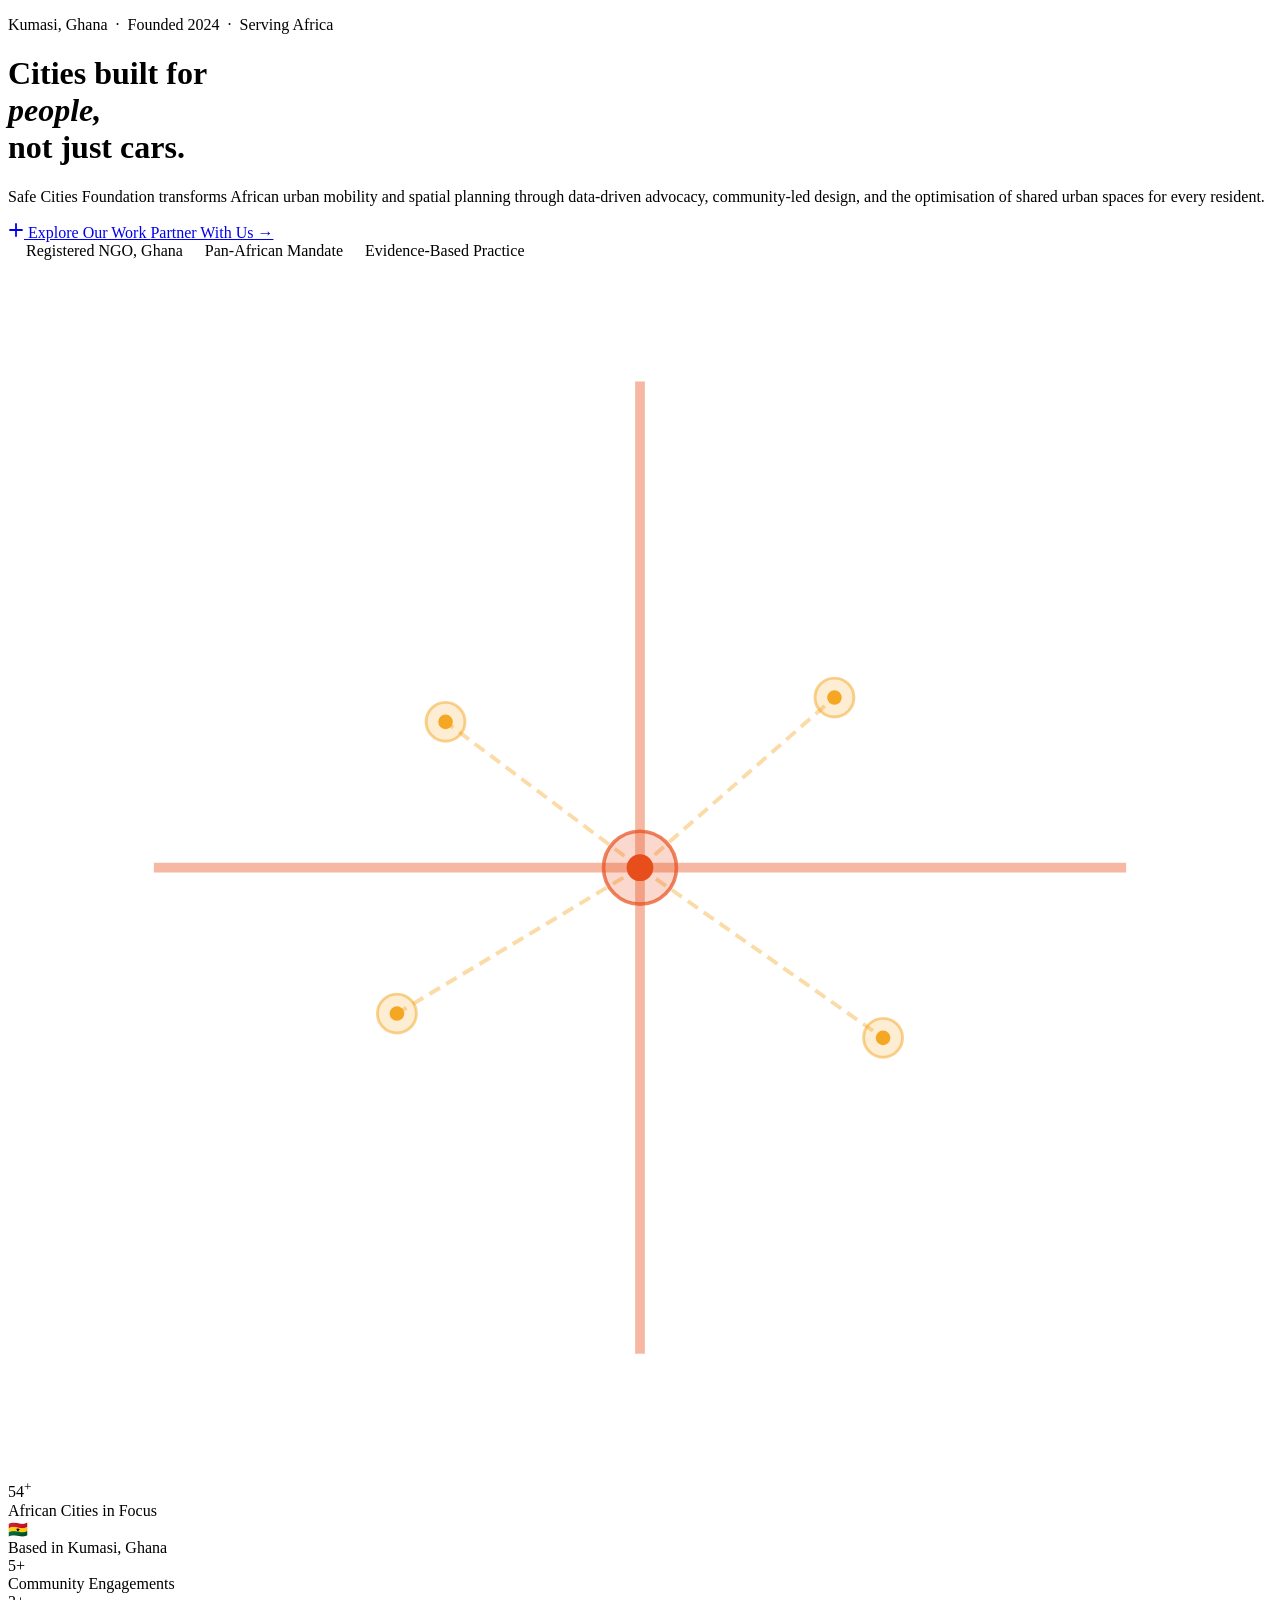
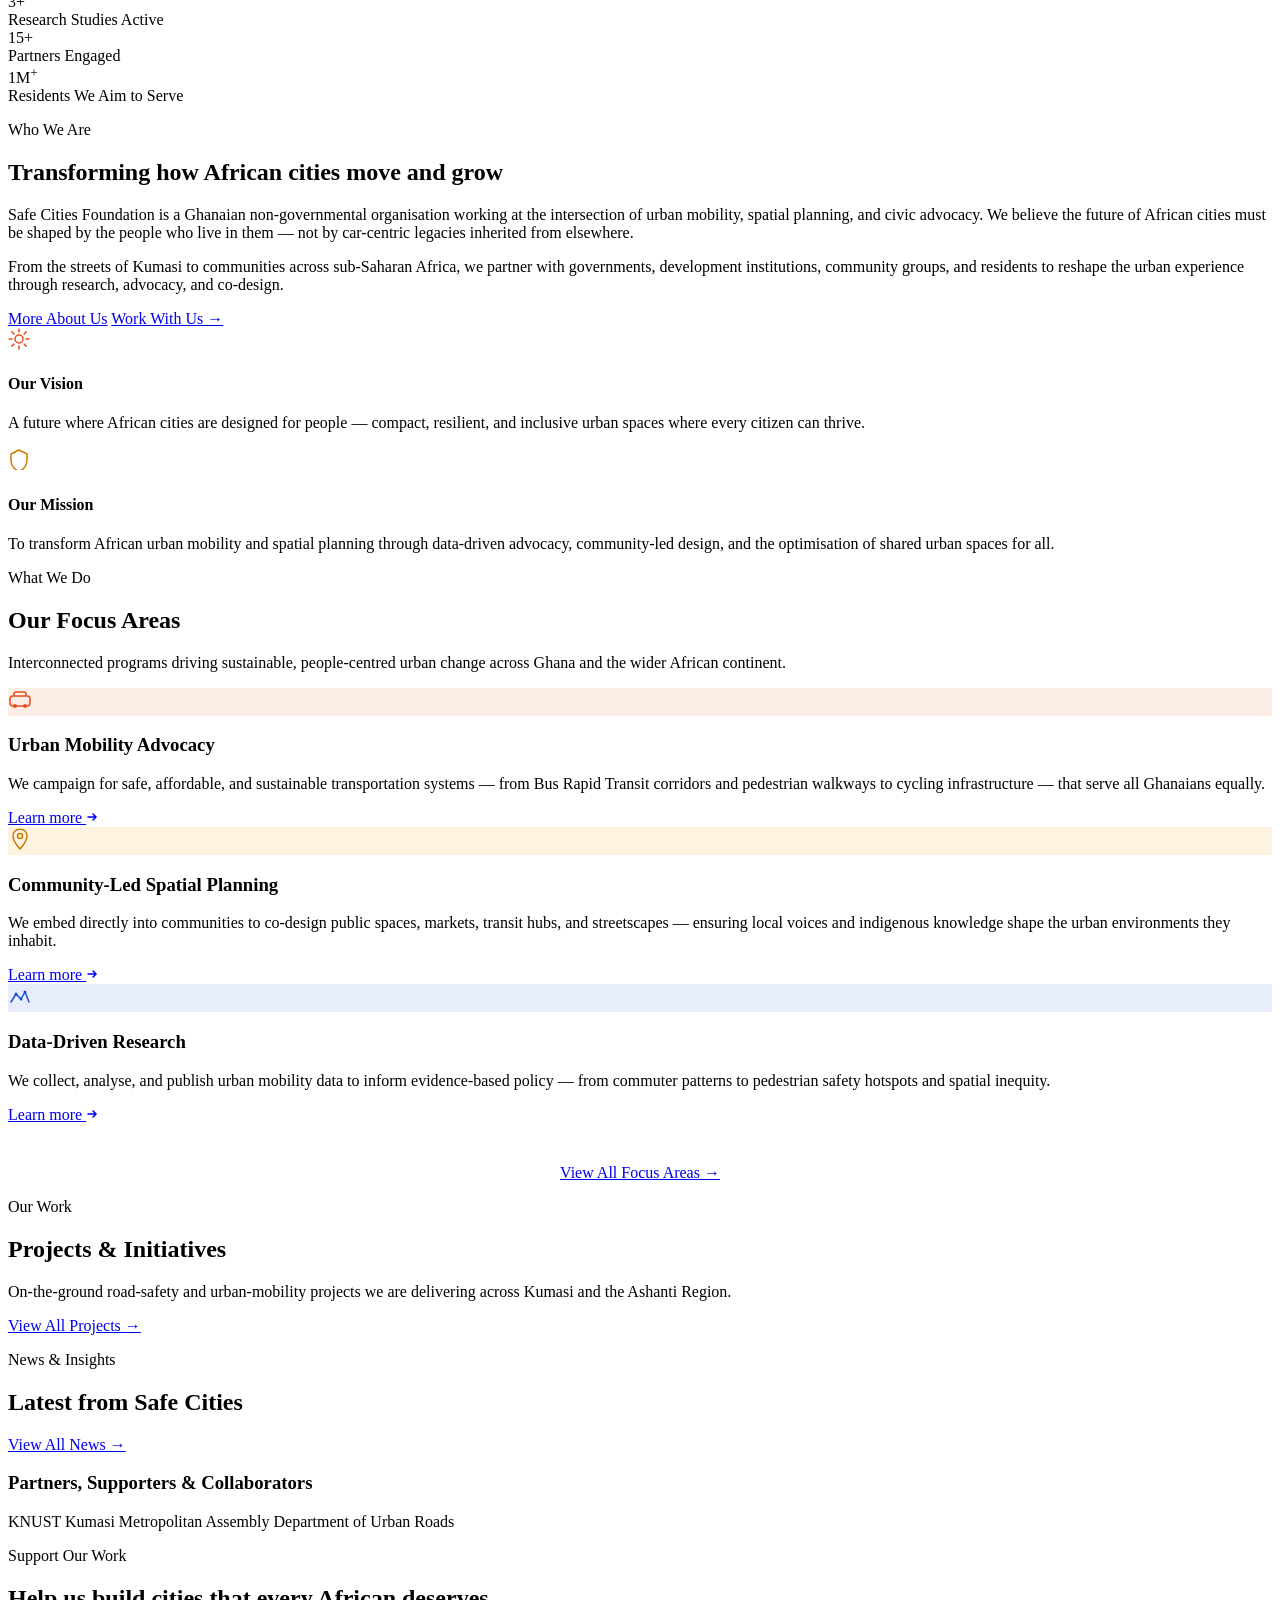
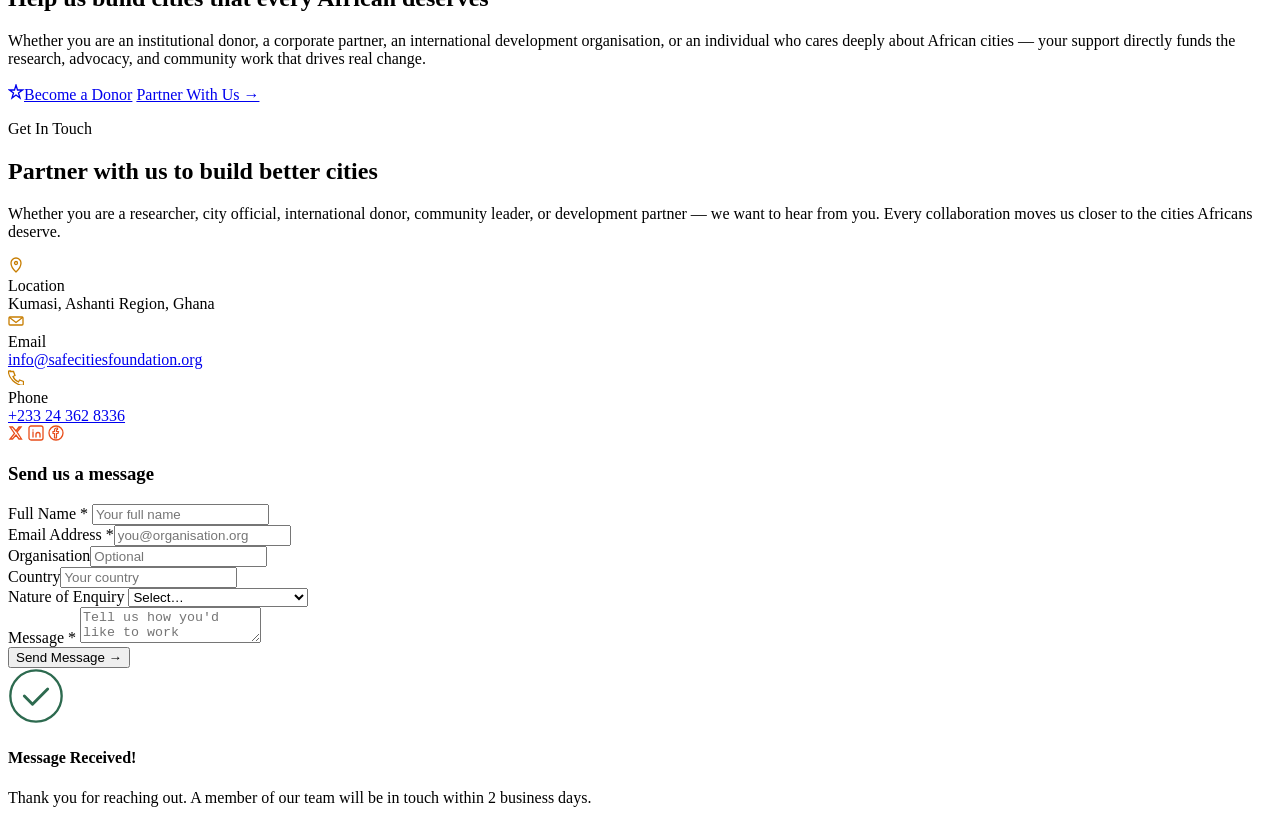
==== index.html @ f04aeb77 "Add files via upload" ====
<!DOCTYPE html>
<html lang="en">
<head>
  <meta charset="UTF-8" />
  <meta name="viewport" content="width=device-width, initial-scale=1.0" />
  <title>Safe Cities Foundation — Cities built for people, not just cars</title>
  <meta name="description" content="Safe Cities Foundation is a Ghanaian NGO transforming African urban mobility and spatial planning through data-driven advocacy, community-led design, and safer streets." />
  <link rel="icon" type="image/png" href="assets/img/logo/fc_icon.png" />
  <link rel="preconnect" href="https://fonts.googleapis.com" />
  <link rel="preconnect" href="https://fonts.gstatic.com" crossorigin />
  <link href="https://fonts.googleapis.com/css2?family=DM+Serif+Display:ital@0;1&family=DM+Sans:opsz,wght@9..40,300;9..40,400;9..40,500;9..40,600;9..40,700&display=swap" rel="stylesheet" />
  <link rel="stylesheet" href="css/styles.css" />
</head>
<body data-page="home">

  <div id="site-header"></div>

  <!-- ============ HERO ============ -->
  <header class="hero" id="hero">
    <div class="hero__grid-bg" aria-hidden="true"></div>
    <div class="hero__stripe" aria-hidden="true"></div>
    <div class="hero__inner">
      <div>
        <p class="hero__eyebrow" data-reveal="up"><span class="rule"></span>Kumasi, Ghana &nbsp;·&nbsp; Founded 2024 &nbsp;·&nbsp; Serving Africa</p>
        <h1 class="hero__title" data-reveal="up" data-delay="0.08">Cities built for<br /><em>people,</em><br /><span class="accent">not just cars.</span></h1>
        <p class="hero__sub" data-reveal="up" data-delay="0.16">Safe Cities Foundation transforms African urban mobility and spatial planning through data-driven advocacy, community-led design, and the optimisation of shared urban spaces for every resident.</p>
        <div class="hero__actions" data-reveal="up" data-delay="0.24">
          <a class="btn btn-primary" href="work.html">
            <svg width="16" height="16" viewBox="0 0 16 16" fill="none" aria-hidden="true"><path d="M8 2L8 14M2 8L14 8" stroke="currentColor" stroke-width="1.8" stroke-linecap="round"/></svg>
            Explore Our Work
          </a>
          <a class="btn-outline-light" href="#contact">Partner With Us →</a>
        </div>
        <div class="hero__trust" data-reveal="up" data-delay="0.32">
          <span class="item"><svg width="14" height="14" viewBox="0 0 14 14" fill="none" aria-hidden="true"><circle cx="7" cy="7" r="6" stroke="rgba(255,255,255,.4)" stroke-width="1.2"/><path d="M4.5 7.5l2 2 3.5-4" stroke="rgba(255,255,255,.5)" stroke-width="1.2" stroke-linecap="round" stroke-linejoin="round"/></svg> Registered NGO, Ghana</span>
          <span class="dot"></span>
          <span class="item"><svg width="14" height="14" viewBox="0 0 14 14" fill="none" aria-hidden="true"><rect x="1" y="1" width="12" height="12" rx="2" stroke="rgba(255,255,255,.4)" stroke-width="1.2"/><path d="M4 7h6M7 4v6" stroke="rgba(255,255,255,.5)" stroke-width="1.2" stroke-linecap="round"/></svg> Pan-African Mandate</span>
          <span class="dot"></span>
          <span class="item"><svg width="14" height="14" viewBox="0 0 14 14" fill="none" aria-hidden="true"><path d="M7 1L8.5 5h4L9.5 7.5l1.5 4L7 9l-4 2.5 1.5-4L1.5 5h4z" stroke="rgba(255,255,255,.45)" stroke-width="1.2"/></svg> Evidence-Based Practice</span>
        </div>
      </div>

      <div class="hero__visual" data-reveal="left" data-delay="0.2">
        <svg viewBox="0 0 520 500" aria-hidden="true">
          <circle cx="260" cy="250" r="200" fill="rgba(255,255,255,.04)" stroke="rgba(255,255,255,.09)" stroke-width="1"/>
          <circle cx="260" cy="250" r="160" fill="none" stroke="rgba(255,255,255,.05)" stroke-width="1" stroke-dasharray="4 4"/>
          <circle cx="260" cy="250" r="120" fill="none" stroke="rgba(255,255,255,.05)" stroke-width="1" stroke-dasharray="4 4"/>
          <g stroke="rgba(255,255,255,.12)" stroke-width="2"><line x1="60" y1="250" x2="460" y2="250"/><line x1="260" y1="50" x2="260" y2="450"/><line x1="100" y1="130" x2="420" y2="370"/><line x1="100" y1="370" x2="420" y2="130"/></g>
          <line x1="60" y1="250" x2="460" y2="250" stroke="#E84E1B" stroke-opacity=".4" stroke-width="4"/>
          <line x1="260" y1="50" x2="260" y2="450" stroke="#E84E1B" stroke-opacity=".4" stroke-width="4"/>
          <g class="dash-anim" stroke="#F5A623" stroke-opacity=".4" stroke-width="1.6" fill="none" stroke-dasharray="5 3">
            <path d="M260,250 Q220,220 180,190"/><path d="M260,250 Q300,215 340,180"/><path d="M260,250 Q210,280 160,310"/><path d="M260,250 Q310,285 360,320"/>
          </g>
          <circle cx="180" cy="190" r="8" fill="rgba(245,166,35,.2)" stroke="#F5A623" stroke-opacity=".5" stroke-width="1.2"/><circle cx="180" cy="190" r="3" fill="#F5A623"/>
          <circle cx="340" cy="180" r="8" fill="rgba(245,166,35,.2)" stroke="#F5A623" stroke-opacity=".5" stroke-width="1.2"/><circle cx="340" cy="180" r="3" fill="#F5A623"/>
          <circle cx="160" cy="310" r="8" fill="rgba(245,166,35,.2)" stroke="#F5A623" stroke-opacity=".5" stroke-width="1.2"/><circle cx="160" cy="310" r="3" fill="#F5A623"/>
          <circle cx="360" cy="320" r="8" fill="rgba(245,166,35,.2)" stroke="#F5A623" stroke-opacity=".5" stroke-width="1.2"/><circle cx="360" cy="320" r="3" fill="#F5A623"/>
          <circle cx="260" cy="250" r="15" fill="rgba(232,78,27,.22)" stroke="#E84E1B" stroke-opacity=".7" stroke-width="1.5"/><circle cx="260" cy="250" r="5.5" fill="#E84E1B"/>
          <g transform="translate(420,100)" opacity=".45"><circle cx="0" cy="0" r="18" fill="none" stroke="rgba(255,255,255,.2)" stroke-width="1"/><path d="M0,-14 L2,-4 L0,-8 L-2,-4 Z" fill="#fff"/><path d="M0,14 L2,4 L0,8 L-2,4 Z" fill="rgba(255,255,255,.4)"/><path d="M-14,0 L-4,2 L-8,0 L-4,-2 Z" fill="rgba(255,255,255,.4)"/><path d="M14,0 L4,2 L8,0 L4,-2 Z" fill="rgba(255,255,255,.4)"/></g>
        </svg>
        <div class="hero__card hero__card--tl">
          <div class="big">54<sup>+</sup></div>
          <div class="cap">African Cities in Focus</div>
        </div>
        <div class="hero__card hero__card--br">
          <div class="flag">🇬🇭</div>
          <div class="cap">Based in Kumasi, Ghana</div>
        </div>
      </div>
    </div>
  </header>

  <!-- ============ STATS BAR ============ -->
  <section class="stats" aria-label="Key figures">
    <div class="stats__grid">
      <div class="stat" data-reveal="up"><div class="stat__num" data-counter="5" data-suffix="+">5+</div><div class="stat__label">Community Engagements</div></div>
      <div class="stat" data-reveal="up" data-delay="0.08"><div class="stat__num" data-counter="3" data-suffix="+">3+</div><div class="stat__label">Research Studies Active</div></div>
      <div class="stat" data-reveal="up" data-delay="0.16"><div class="stat__num" data-counter="15" data-suffix="+">15+</div><div class="stat__label">Partners Engaged</div></div>
      <div class="stat" data-reveal="up" data-delay="0.24"><div class="stat__num">1M<sup>+</sup></div><div class="stat__label">Residents We Aim to Serve</div></div>
    </div>
  </section>

  <!-- ============ ABOUT TEASER ============ -->
  <section class="section wrap" id="about">
    <div class="about__grid">
      <div data-reveal="right">
        <p class="eyebrow"><span class="rule"></span>Who We Are</p>
        <h2 class="about__title">Transforming how African cities move and grow</h2>
        <p class="about__body">Safe Cities Foundation is a Ghanaian non-governmental organisation working at the intersection of urban mobility, spatial planning, and civic advocacy. We believe the future of African cities must be shaped by the people who live in them — not by car-centric legacies inherited from elsewhere.</p>
        <p class="about__body">From the streets of Kumasi to communities across sub-Saharan Africa, we partner with governments, development institutions, community groups, and residents to reshape the urban experience through research, advocacy, and co-design.</p>
        <div class="about__actions">
          <a class="btn btn-primary" href="about.html">More About Us</a>
          <a class="btn btn-ghost" href="#contact">Work With Us →</a>
        </div>
      </div>
      <div class="vmv" data-reveal="left">
        <div class="vmv__card">
          <div class="vmv__ic vmv__ic--orange"><svg width="22" height="22" viewBox="0 0 22 22" fill="none" aria-hidden="true"><circle cx="11" cy="11" r="4" stroke="#E84E1B" stroke-width="1.5"/><path d="M11 1v3M11 18v3M1 11h3M18 11h3M3.8 3.8l2.1 2.1M16.1 16.1l2.1 2.1M3.8 18.2l2.1-2.1M16.1 5.9l2.1-2.1" stroke="#E84E1B" stroke-width="1.5" stroke-linecap="round"/></svg></div>
          <h4>Our Vision</h4>
          <p>A future where African cities are designed for people — compact, resilient, and inclusive urban spaces where every citizen can thrive.</p>
        </div>
        <div class="vmv__card">
          <div class="vmv__ic vmv__ic--gold"><svg width="22" height="22" viewBox="0 0 22 22" fill="none" aria-hidden="true"><path d="M11 2L3 6v6c0 5.25 3.5 10.15 8 11 4.5-.85 8-5.75 8-11V6L11 2z" stroke="#C77D00" stroke-width="1.5" stroke-linejoin="round"/></svg></div>
          <h4>Our Mission</h4>
          <p>To transform African urban mobility and spatial planning through data-driven advocacy, community-led design, and the optimisation of shared urban spaces for all.</p>
        </div>
      </div>
    </div>
  </section>

  <!-- ============ FOCUS AREAS TEASER ============ -->
  <section class="section programs">
    <div class="section-head" data-reveal="up">
      <p class="eyebrow eyebrow--center"><span class="rule"></span>What We Do<span class="rule"></span></p>
      <h2 class="h2">Our Focus Areas</h2>
      <p class="lead">Interconnected programs driving sustainable, people-centred urban change across Ghana and the wider African continent.</p>
    </div>
    <div class="cards-grid">
      <article class="program-card" data-reveal="up">
        <div class="program-card__ic" style="background:rgba(232,78,27,.10)"><svg width="24" height="24" viewBox="0 0 24 24" fill="none" aria-hidden="true"><rect x="2" y="8" width="20" height="10" rx="3" stroke="#E84E1B" stroke-width="1.5"/><path d="M6 8V6a2 2 0 012-2h8a2 2 0 012 2v2" stroke="#E84E1B" stroke-width="1.5"/><circle cx="7" cy="18" r="2" fill="#E84E1B"/><circle cx="17" cy="18" r="2" fill="#E84E1B"/></svg></div>
        <h3>Urban Mobility Advocacy</h3>
        <p>We campaign for safe, affordable, and sustainable transportation systems — from Bus Rapid Transit corridors and pedestrian walkways to cycling infrastructure — that serve all Ghanaians equally.</p>
        <a class="link-arrow" href="work.html#programs">Learn more <svg width="12" height="12" viewBox="0 0 12 12" fill="none" aria-hidden="true"><path d="M2 6h8M7 3l3 3-3 3" stroke="currentColor" stroke-width="1.5" stroke-linecap="round"/></svg></a>
      </article>
      <article class="program-card" data-reveal="up" data-delay="0.06">
        <div class="program-card__ic" style="background:rgba(245,166,35,.14)"><svg width="24" height="24" viewBox="0 0 24 24" fill="none" aria-hidden="true"><path d="M12 2C8.13 2 5 5.13 5 9c0 5.25 7 13 7 13s7-7.75 7-13c0-3.87-3.13-7-7-7z" stroke="#C77D00" stroke-width="1.5"/><circle cx="12" cy="9" r="2.5" stroke="#C77D00" stroke-width="1.5"/></svg></div>
        <h3>Community-Led Spatial Planning</h3>
        <p>We embed directly into communities to co-design public spaces, markets, transit hubs, and streetscapes — ensuring local voices and indigenous knowledge shape the urban environments they inhabit.</p>
        <a class="link-arrow" href="work.html#programs">Learn more <svg width="12" height="12" viewBox="0 0 12 12" fill="none" aria-hidden="true"><path d="M2 6h8M7 3l3 3-3 3" stroke="currentColor" stroke-width="1.5" stroke-linecap="round"/></svg></a>
      </article>
      <article class="program-card" data-reveal="up" data-delay="0.12">
        <div class="program-card__ic" style="background:rgba(29,78,216,.10)"><svg width="24" height="24" viewBox="0 0 24 24" fill="none" aria-hidden="true"><path d="M3 18L8 10l5 5 4-7 4 10" stroke="#1D4ED8" stroke-width="1.5" stroke-linecap="round" stroke-linejoin="round"/><circle cx="8" cy="10" r="1.5" fill="#1D4ED8"/><circle cx="13" cy="15" r="1.5" fill="#1D4ED8"/><circle cx="17" cy="8" r="1.5" fill="#1D4ED8"/></svg></div>
        <h3>Data-Driven Research</h3>
        <p>We collect, analyse, and publish urban mobility data to inform evidence-based policy — from commuter patterns to pedestrian safety hotspots and spatial inequity.</p>
        <a class="link-arrow" href="work.html#programs">Learn more <svg width="12" height="12" viewBox="0 0 12 12" fill="none" aria-hidden="true"><path d="M2 6h8M7 3l3 3-3 3" stroke="currentColor" stroke-width="1.5" stroke-linecap="round"/></svg></a>
      </article>
    </div>
    <div style="text-align:center; margin-top:40px;" data-reveal="up">
      <a class="btn btn-ghost" href="work.html#programs">View All Focus Areas →</a>
    </div>
  </section>

  <!-- ============ FEATURED PROJECTS ============ -->
  <section class="section wrap" id="projects">
    <div class="section-topbar">
      <div data-reveal="right">
        <p class="eyebrow"><span class="rule"></span>Our Work</p>
        <h2 class="h2">Projects &amp; Initiatives</h2>
        <p class="lead">On-the-ground road-safety and urban-mobility projects we are delivering across Kumasi and the Ashanti Region.</p>
      </div>
      <a class="btn-outline-dark btn" href="work.html#projects" data-reveal="left">View All Projects →</a>
    </div>
    <!-- Populated from js/content.js (Firebase-ready) -->
    <div class="cards-grid" data-render="projects" data-limit="3"></div>
  </section>

  <!-- ============ LATEST NEWS ============ -->
  <section class="section programs" id="news">
    <div class="section-topbar">
      <div data-reveal="right">
        <p class="eyebrow"><span class="rule"></span>News &amp; Insights</p>
        <h2 class="h2">Latest from Safe Cities</h2>
      </div>
      <a class="btn-outline-dark btn" href="news.html" data-reveal="left">View All News →</a>
    </div>
    <!-- Populated from js/content.js (Firebase-ready) -->
    <div class="news__grid" data-render="news" data-limit="2"></div>
  </section>

  <!-- ============ PARTNERS ============ -->
  <section class="partners" aria-label="Partners and collaborators">
    <div class="partners__head" data-reveal="up"><h3>Partners, Supporters &amp; Collaborators</h3></div>
    <div class="partners__row" data-reveal="up">
      <span>KNUST</span>
      <span>Kumasi Metropolitan Assembly</span>
      <span>Department of Urban Roads</span>
    </div>
  </section>

  <!-- ============ DONATE CTA ============ -->
  <section class="donate" id="donate-cta">
    <div class="donate__grid-bg" aria-hidden="true"></div>
    <div class="donate__inner">
      <p class="donate__eyebrow" data-reveal="up">Support Our Work</p>
      <h2 class="donate__title" data-reveal="up" data-delay="0.06">Help us build cities that every African deserves</h2>
      <p class="donate__sub" data-reveal="up" data-delay="0.12">Whether you are an institutional donor, a corporate partner, an international development organisation, or an individual who cares deeply about African cities — your support directly funds the research, advocacy, and community work that drives real change.</p>
      <div class="donate__actions" data-reveal="up" data-delay="0.18">
        <a class="btn btn-light" href="#contact"><svg width="16" height="16" viewBox="0 0 16 16" fill="none" aria-hidden="true"><path d="M8 1L9.5 6h5L10.5 9l1.5 5L8 11 4 14l1.5-5L1.5 6H6.5L8 1z" stroke="currentColor" stroke-width="1.3"/></svg>Become a Donor</a>
        <a class="btn-outline-light" href="#contact">Partner With Us →</a>
      </div>
    </div>
  </section>

  <!-- ============ CONTACT ============ -->
  <section class="section wrap" id="contact">
    <div class="contact__grid">
      <div data-reveal="right">
        <p class="eyebrow"><span class="rule"></span>Get In Touch</p>
        <h2 class="contact__title">Partner with us to build better cities</h2>
        <p class="contact__lead">Whether you are a researcher, city official, international donor, community leader, or development partner — we want to hear from you. Every collaboration moves us closer to the cities Africans deserve.</p>
        <div class="contact__details">
          <div class="detail">
            <div class="detail__ic"><svg width="16" height="16" viewBox="0 0 16 16" fill="none" aria-hidden="true"><path d="M8 1C5.24 1 3 3.24 3 6c0 4.5 5 9 5 9s5-4.5 5-9c0-2.76-2.24-5-5-5z" stroke="#C77D00" stroke-width="1.3"/><circle cx="8" cy="6" r="1.5" stroke="#C77D00" stroke-width="1.3"/></svg></div>
            <div><div class="detail__label">Location</div><span class="detail__value">Kumasi, Ashanti Region, Ghana</span></div>
          </div>
          <div class="detail">
            <div class="detail__ic"><svg width="16" height="16" viewBox="0 0 16 16" fill="none" aria-hidden="true"><path d="M2 4h12c.55 0 1 .45 1 1v6c0 .55-.45 1-1 1H2c-.55 0-1-.45-1-1V5c0-.55.45-1 1-1z" stroke="#C77D00" stroke-width="1.3"/><path d="M1.5 4.5L8 9.5l6.5-5" stroke="#C77D00" stroke-width="1.3" stroke-linecap="round"/></svg></div>
            <div><div class="detail__label">Email</div><a class="detail__value" href="mailto:info@safecitiesfoundation.org">info@safecitiesfoundation.org</a></div>
          </div>
          <div class="detail">
            <div class="detail__ic"><svg width="16" height="16" viewBox="0 0 16 16" fill="none" aria-hidden="true"><path d="M2.5 2.5h3l1.5 4-2 1c1 2.5 3 4.5 5.5 5.5l1-2 4 1.5V16c0 .28-.22.5-.5.5C7.5 16 .5 9 .5 2.5c0-.28.22-.5.5-.5h1.5z" stroke="#C77D00" stroke-width="1.3"/></svg></div>
            <div><div class="detail__label">Phone</div><a class="detail__value" href="tel:+233243628336">+233 24 362 8336</a></div>
          </div>
        </div>
        <div class="socials">
          <a class="social" href="#" aria-label="Twitter/X"><svg width="16" height="16" viewBox="0 0 16 16" fill="none" aria-hidden="true"><path d="M13 2L9 7l4.5 7H11L8 10l-3.5 4H2l4.5-5.5L2 2h2.5L8 6l3-4z" stroke="#E84E1B" stroke-width="1.3"/></svg></a>
          <a class="social" href="#" aria-label="LinkedIn"><svg width="16" height="16" viewBox="0 0 16 16" fill="none" aria-hidden="true"><rect x="1" y="1" width="14" height="14" rx="2" stroke="#E84E1B" stroke-width="1.3"/><path d="M5 7v5M5 5v.01M8 12V9.5c0-1.1.9-2 2-2s2 .9 2 2V12" stroke="#E84E1B" stroke-width="1.3" stroke-linecap="round"/></svg></a>
          <a class="social" href="#" aria-label="Facebook"><svg width="16" height="16" viewBox="0 0 16 16" fill="none" aria-hidden="true"><circle cx="8" cy="8" r="7" stroke="#E84E1B" stroke-width="1.3"/><path d="M9.5 3h-1a2 2 0 00-2 2v1.5H5V8.5h1.5V13h2V8.5H10l.5-2H8.5V5a.5.5 0 01.5-.5h.5V3z" stroke="#E84E1B" stroke-width="1.2"/></svg></a>
        </div>
      </div>

      <div class="contact-form" data-reveal="left">
        <h3>Send us a message</h3>
        <form id="contactForm" novalidate>
          <div class="field">
            <label for="cf-name">Full Name *</label>
            <input id="cf-name" name="name" type="text" placeholder="Your full name" required />
          </div>
          <div class="field-row">
            <div><label for="cf-email">Email Address *</label><input id="cf-email" name="email" type="email" placeholder="you@organisation.org" required /></div>
            <div><label for="cf-org">Organisation</label><input id="cf-org" name="organisation" type="text" placeholder="Optional" /></div>
          </div>
          <div class="field-row">
            <div><label for="cf-country">Country</label><input id="cf-country" name="country" type="text" placeholder="Your country" /></div>
            <div><label for="cf-interest">Nature of Enquiry</label>
              <select id="cf-interest" name="interest">
                <option value="">Select…</option>
                <option>Partnership / Collaboration</option>
                <option>Research &amp; Data</option>
                <option>Funding / Donation</option>
                <option>Fellowships / Internships</option>
                <option>Media &amp; Press</option>
                <option>Speaking / Events</option>
                <option>General Enquiry</option>
              </select>
            </div>
          </div>
          <div class="field">
            <label for="cf-message">Message *</label>
            <textarea id="cf-message" name="message" placeholder="Tell us how you'd like to work together, what you're researching, or what you'd like to learn about our work…" required></textarea>
          </div>
          <button class="form-submit" type="submit">Send Message →</button>
        </form>
        <div class="form-success is-hidden" id="formSuccess">
          <svg width="56" height="56" viewBox="0 0 48 48" fill="none" style="margin:0 auto" aria-hidden="true"><circle cx="24" cy="24" r="22" stroke="#2D6A4F" stroke-width="2"/><path d="M14 24l7 7 13-13" stroke="#2D6A4F" stroke-width="2.5" stroke-linecap="round" stroke-linejoin="round"/></svg>
          <h4>Message Received!</h4>
          <p>Thank you for reaching out. A member of our team will be in touch within 2 business days.</p>
        </div>
      </div>
    </div>
  </section>

  <div id="site-footer"></div>

  <script src="js/layout.js"></script>
  <script src="js/content.js"></script>
  <script src="js/main.js"></script>
  <script type="module" src="js/firebase.js"></script>
</body>
</html>
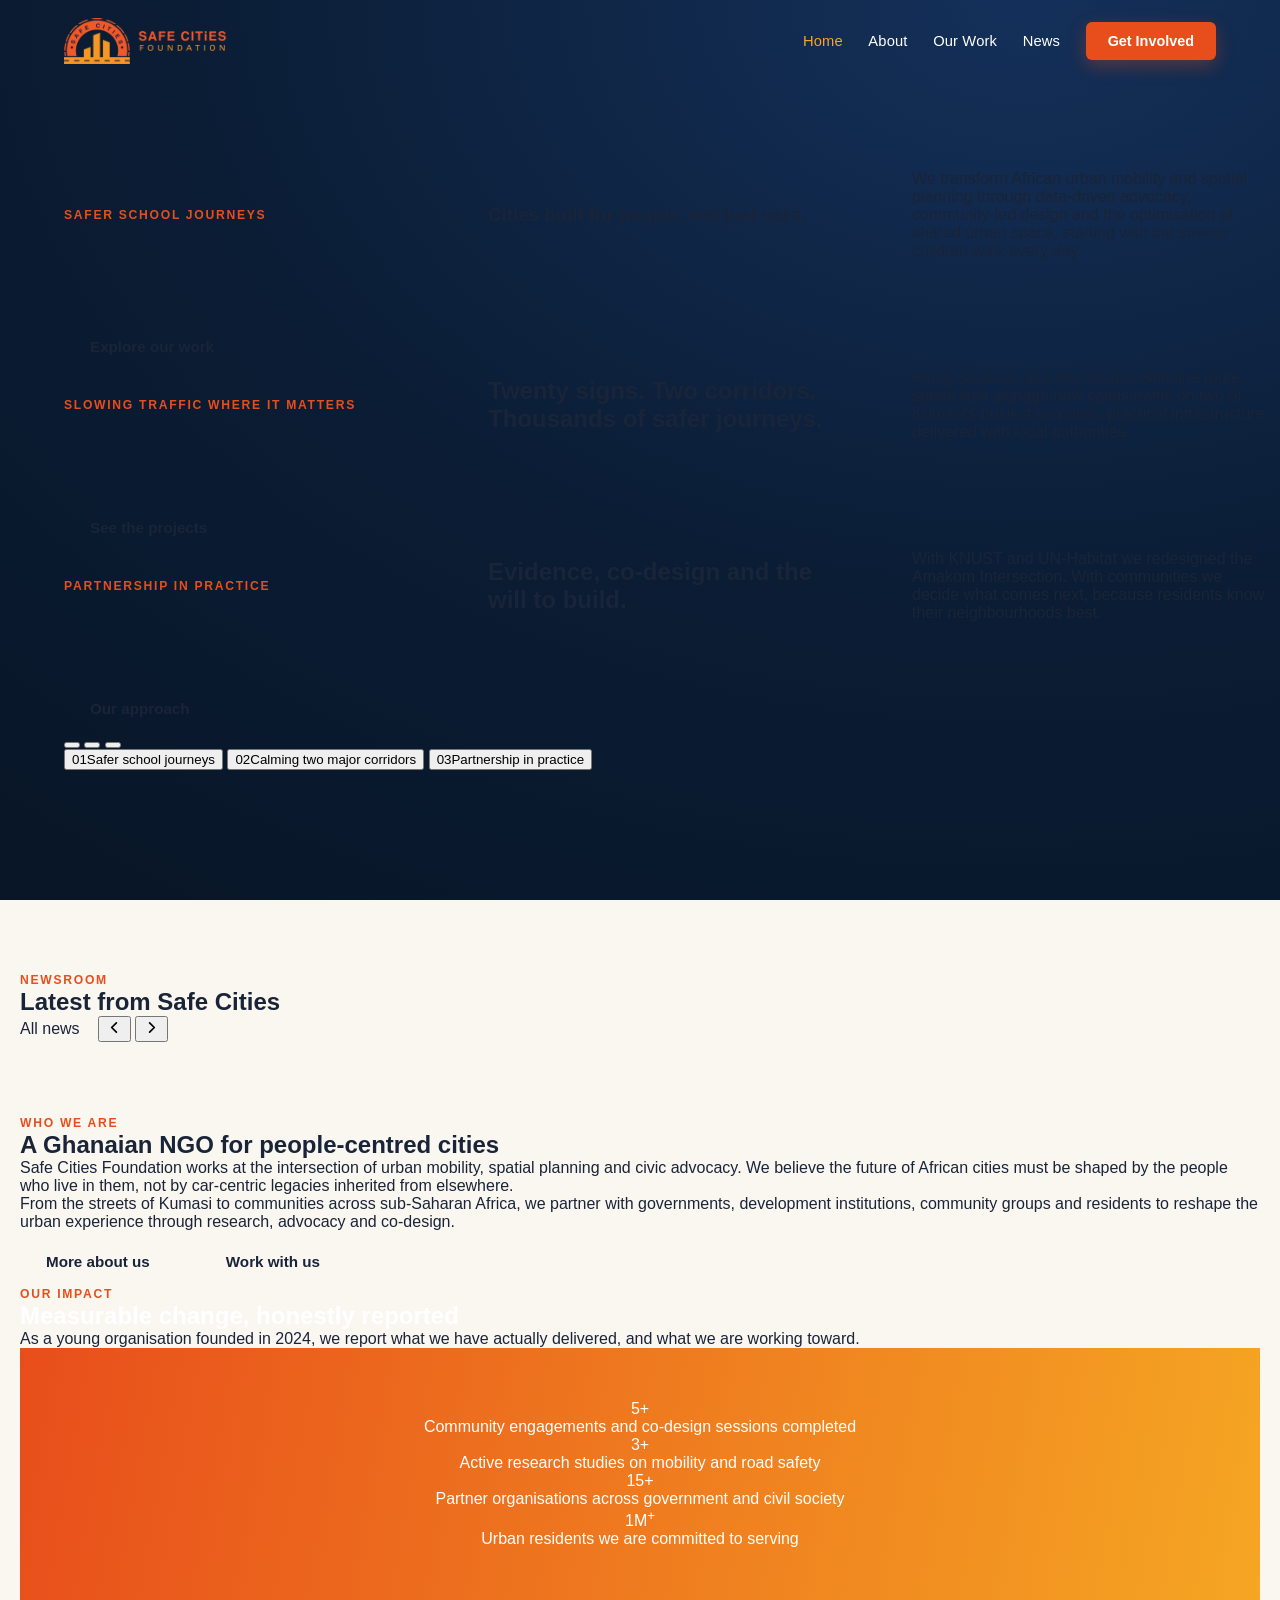
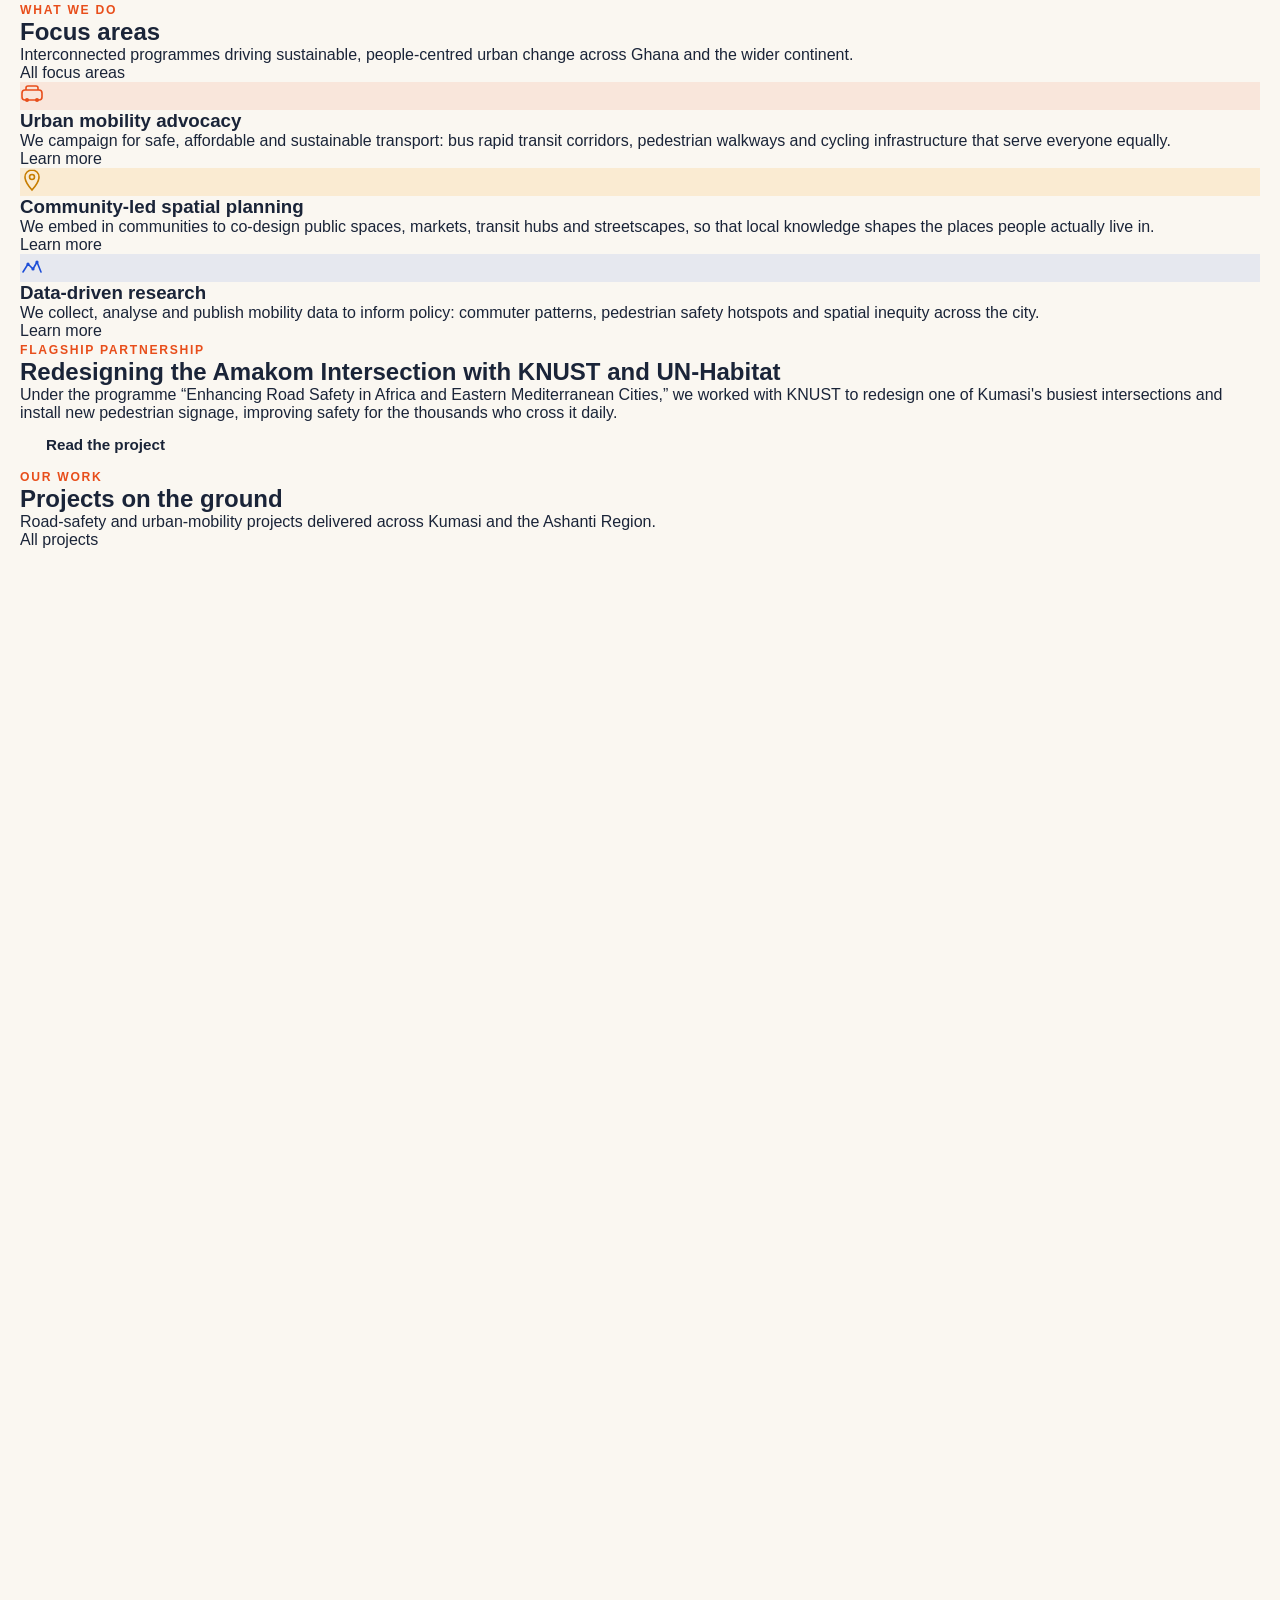
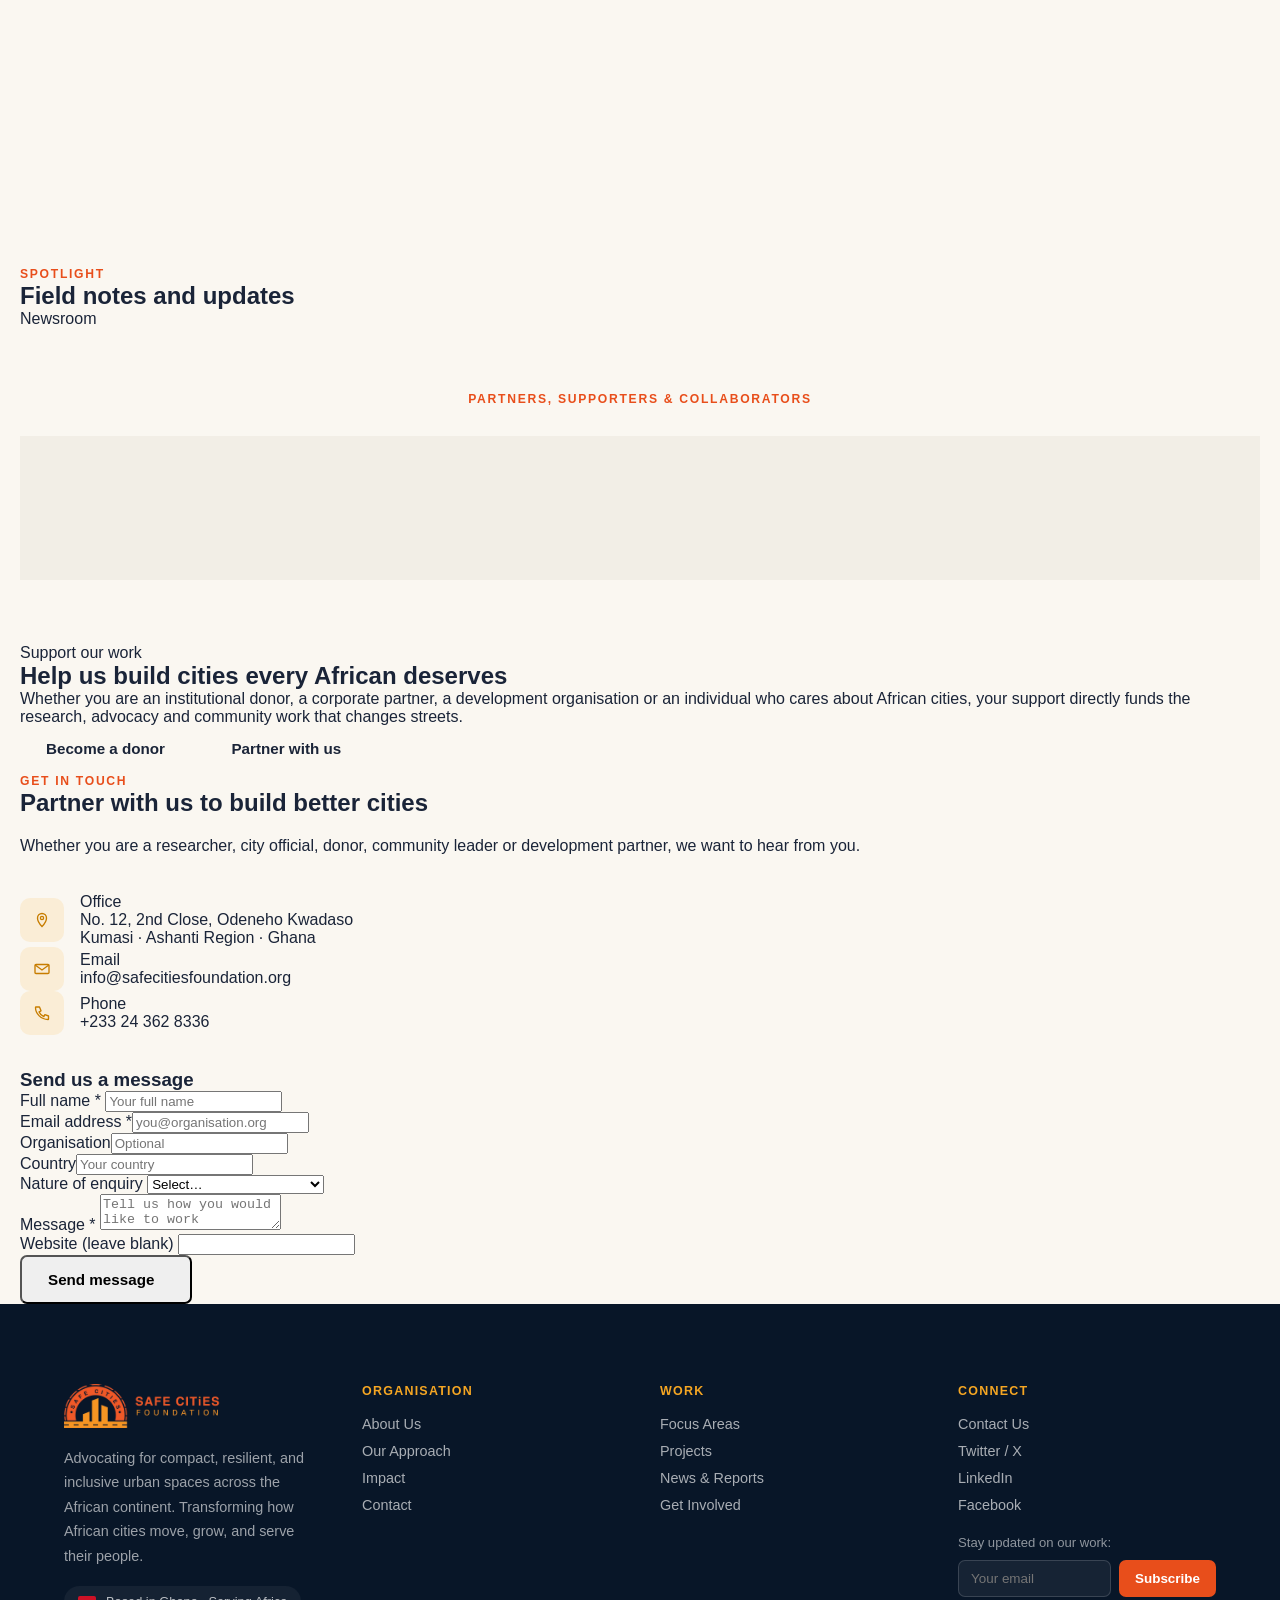
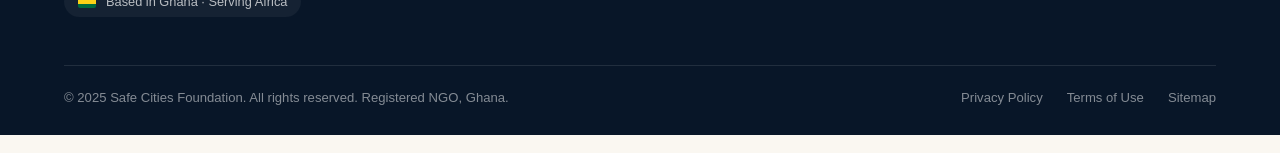
==== commit 51082f09: "Add files via upload new update" ====
--- a/index.html
+++ b/index.html
@@ -4,267 +4,329 @@
   <meta charset="UTF-8" />
   <meta name="viewport" content="width=device-width, initial-scale=1.0" />
   <title>Safe Cities Foundation — Cities built for people, not just cars</title>
-  <meta name="description" content="Safe Cities Foundation is a Ghanaian NGO transforming African urban mobility and spatial planning through data-driven advocacy, community-led design, and safer streets." />
-  <link rel="icon" type="image/png" href="assets/img/logo/fc_icon.png" />
+  <meta name="description" content="Safe Cities Foundation is a Ghanaian NGO transforming African urban mobility and spatial planning through data-driven advocacy, community-led design and safer streets." />
+  <link rel="canonical" href="https://scfofficial.netlify.app/" />
+  <meta property="og:type" content="website" />
+  <meta property="og:site_name" content="Safe Cities Foundation" />
+  <meta property="og:locale" content="en_GH" />
+  <meta property="og:url" content="https://scfofficial.netlify.app/" />
+  <meta property="og:title" content="Safe Cities Foundation — Cities built for people, not just cars" />
+  <meta property="og:description" content="Safe Cities Foundation is a Ghanaian NGO transforming African urban mobility and spatial planning through data-driven advocacy, community-led design and safer streets." />
+  <meta property="og:image" content="https://scfofficial.netlify.app/assets/img/projects/ame-zion.jpg" />
+  <meta property="og:image:alt" content="Road-safety infrastructure delivered by Safe Cities Foundation in Kumasi, Ghana" />
+  <meta name="twitter:card" content="summary_large_image" />
+  <meta name="twitter:title" content="Safe Cities Foundation — Cities built for people, not just cars" />
+  <meta name="twitter:description" content="Safe Cities Foundation is a Ghanaian NGO transforming African urban mobility and spatial planning through data-driven advocacy, community-led design and safer streets." />
+  <meta name="twitter:image" content="https://scfofficial.netlify.app/assets/img/projects/ame-zion.jpg" />
+  <meta name="theme-color" content="#0B1D35" />
+  <link rel="icon" type="image/png" sizes="32x32" href="assets/img/logo/favicon-32.png" />
+  <link rel="icon" type="image/png" sizes="16x16" href="assets/img/logo/favicon-16.png" />
+  <link rel="apple-touch-icon" sizes="180x180" href="assets/img/logo/apple-touch-icon.png" />
+  <link rel="manifest" href="site.webmanifest" />
   <link rel="preconnect" href="https://fonts.googleapis.com" />
   <link rel="preconnect" href="https://fonts.gstatic.com" crossorigin />
-  <link href="https://fonts.googleapis.com/css2?family=DM+Serif+Display:ital@0;1&family=DM+Sans:opsz,wght@9..40,300;9..40,400;9..40,500;9..40,600;9..40,700&display=swap" rel="stylesheet" />
+  <link href="https://fonts.googleapis.com/css2?family=Source+Serif+4:ital,opsz,wght@0,8..60,400..700;1,8..60,400..700&family=Nunito+Sans:ital,opsz,wght@0,6..12,300..900;1,6..12,300..900&display=swap" rel="stylesheet" />
   <link rel="stylesheet" href="css/styles.css" />
 </head>
-<body data-page="home">
+<body data-page="home" data-float-header>
 
   <div id="site-header"></div>
 
-  <!-- ============ HERO ============ -->
-  <header class="hero" id="hero">
-    <div class="hero__grid-bg" aria-hidden="true"></div>
-    <div class="hero__stripe" aria-hidden="true"></div>
-    <div class="hero__inner">
-      <div>
-        <p class="hero__eyebrow" data-reveal="up"><span class="rule"></span>Kumasi, Ghana &nbsp;·&nbsp; Founded 2024 &nbsp;·&nbsp; Serving Africa</p>
-        <h1 class="hero__title" data-reveal="up" data-delay="0.08">Cities built for<br /><em>people,</em><br /><span class="accent">not just cars.</span></h1>
-        <p class="hero__sub" data-reveal="up" data-delay="0.16">Safe Cities Foundation transforms African urban mobility and spatial planning through data-driven advocacy, community-led design, and the optimisation of shared urban spaces for every resident.</p>
-        <div class="hero__actions" data-reveal="up" data-delay="0.24">
-          <a class="btn btn-primary" href="work.html">
-            <svg width="16" height="16" viewBox="0 0 16 16" fill="none" aria-hidden="true"><path d="M8 2L8 14M2 8L14 8" stroke="currentColor" stroke-width="1.8" stroke-linecap="round"/></svg>
-            Explore Our Work
-          </a>
-          <a class="btn-outline-light" href="#contact">Partner With Us →</a>
-        </div>
-        <div class="hero__trust" data-reveal="up" data-delay="0.32">
-          <span class="item"><svg width="14" height="14" viewBox="0 0 14 14" fill="none" aria-hidden="true"><circle cx="7" cy="7" r="6" stroke="rgba(255,255,255,.4)" stroke-width="1.2"/><path d="M4.5 7.5l2 2 3.5-4" stroke="rgba(255,255,255,.5)" stroke-width="1.2" stroke-linecap="round" stroke-linejoin="round"/></svg> Registered NGO, Ghana</span>
-          <span class="dot"></span>
-          <span class="item"><svg width="14" height="14" viewBox="0 0 14 14" fill="none" aria-hidden="true"><rect x="1" y="1" width="12" height="12" rx="2" stroke="rgba(255,255,255,.4)" stroke-width="1.2"/><path d="M4 7h6M7 4v6" stroke="rgba(255,255,255,.5)" stroke-width="1.2" stroke-linecap="round"/></svg> Pan-African Mandate</span>
-          <span class="dot"></span>
-          <span class="item"><svg width="14" height="14" viewBox="0 0 14 14" fill="none" aria-hidden="true"><path d="M7 1L8.5 5h4L9.5 7.5l1.5 4L7 9l-4 2.5 1.5-4L1.5 5h4z" stroke="rgba(255,255,255,.45)" stroke-width="1.2"/></svg> Evidence-Based Practice</span>
-        </div>
-      </div>
-
-      <div class="hero__visual" data-reveal="left" data-delay="0.2">
-        <svg viewBox="0 0 520 500" aria-hidden="true">
-          <circle cx="260" cy="250" r="200" fill="rgba(255,255,255,.04)" stroke="rgba(255,255,255,.09)" stroke-width="1"/>
-          <circle cx="260" cy="250" r="160" fill="none" stroke="rgba(255,255,255,.05)" stroke-width="1" stroke-dasharray="4 4"/>
-          <circle cx="260" cy="250" r="120" fill="none" stroke="rgba(255,255,255,.05)" stroke-width="1" stroke-dasharray="4 4"/>
-          <g stroke="rgba(255,255,255,.12)" stroke-width="2"><line x1="60" y1="250" x2="460" y2="250"/><line x1="260" y1="50" x2="260" y2="450"/><line x1="100" y1="130" x2="420" y2="370"/><line x1="100" y1="370" x2="420" y2="130"/></g>
-          <line x1="60" y1="250" x2="460" y2="250" stroke="#E84E1B" stroke-opacity=".4" stroke-width="4"/>
-          <line x1="260" y1="50" x2="260" y2="450" stroke="#E84E1B" stroke-opacity=".4" stroke-width="4"/>
-          <g class="dash-anim" stroke="#F5A623" stroke-opacity=".4" stroke-width="1.6" fill="none" stroke-dasharray="5 3">
-            <path d="M260,250 Q220,220 180,190"/><path d="M260,250 Q300,215 340,180"/><path d="M260,250 Q210,280 160,310"/><path d="M260,250 Q310,285 360,320"/>
-          </g>
-          <circle cx="180" cy="190" r="8" fill="rgba(245,166,35,.2)" stroke="#F5A623" stroke-opacity=".5" stroke-width="1.2"/><circle cx="180" cy="190" r="3" fill="#F5A623"/>
-          <circle cx="340" cy="180" r="8" fill="rgba(245,166,35,.2)" stroke="#F5A623" stroke-opacity=".5" stroke-width="1.2"/><circle cx="340" cy="180" r="3" fill="#F5A623"/>
-          <circle cx="160" cy="310" r="8" fill="rgba(245,166,35,.2)" stroke="#F5A623" stroke-opacity=".5" stroke-width="1.2"/><circle cx="160" cy="310" r="3" fill="#F5A623"/>
-          <circle cx="360" cy="320" r="8" fill="rgba(245,166,35,.2)" stroke="#F5A623" stroke-opacity=".5" stroke-width="1.2"/><circle cx="360" cy="320" r="3" fill="#F5A623"/>
-          <circle cx="260" cy="250" r="15" fill="rgba(232,78,27,.22)" stroke="#E84E1B" stroke-opacity=".7" stroke-width="1.5"/><circle cx="260" cy="250" r="5.5" fill="#E84E1B"/>
-          <g transform="translate(420,100)" opacity=".45"><circle cx="0" cy="0" r="18" fill="none" stroke="rgba(255,255,255,.2)" stroke-width="1"/><path d="M0,-14 L2,-4 L0,-8 L-2,-4 Z" fill="#fff"/><path d="M0,14 L2,4 L0,8 L-2,4 Z" fill="rgba(255,255,255,.4)"/><path d="M-14,0 L-4,2 L-8,0 L-4,-2 Z" fill="rgba(255,255,255,.4)"/><path d="M14,0 L4,2 L8,0 L4,-2 Z" fill="rgba(255,255,255,.4)"/></g>
-        </svg>
-        <div class="hero__card hero__card--tl">
-          <div class="big">54<sup>+</sup></div>
-          <div class="cap">African Cities in Focus</div>
-        </div>
-        <div class="hero__card hero__card--br">
-          <div class="flag">🇬🇭</div>
-          <div class="cap">Based in Kumasi, Ghana</div>
-        </div>
-      </div>
-    </div>
-  </header>
-
-  <!-- ============ STATS BAR ============ -->
-  <section class="stats" aria-label="Key figures">
-    <div class="stats__grid">
-      <div class="stat" data-reveal="up"><div class="stat__num" data-counter="5" data-suffix="+">5+</div><div class="stat__label">Community Engagements</div></div>
-      <div class="stat" data-reveal="up" data-delay="0.08"><div class="stat__num" data-counter="3" data-suffix="+">3+</div><div class="stat__label">Research Studies Active</div></div>
-      <div class="stat" data-reveal="up" data-delay="0.16"><div class="stat__num" data-counter="15" data-suffix="+">15+</div><div class="stat__label">Partners Engaged</div></div>
-      <div class="stat" data-reveal="up" data-delay="0.24"><div class="stat__num">1M<sup>+</sup></div><div class="stat__label">Residents We Aim to Serve</div></div>
-    </div>
-  </section>
-
-  <!-- ============ ABOUT TEASER ============ -->
-  <section class="section wrap" id="about">
-    <div class="about__grid">
-      <div data-reveal="right">
-        <p class="eyebrow"><span class="rule"></span>Who We Are</p>
-        <h2 class="about__title">Transforming how African cities move and grow</h2>
-        <p class="about__body">Safe Cities Foundation is a Ghanaian non-governmental organisation working at the intersection of urban mobility, spatial planning, and civic advocacy. We believe the future of African cities must be shaped by the people who live in them — not by car-centric legacies inherited from elsewhere.</p>
-        <p class="about__body">From the streets of Kumasi to communities across sub-Saharan Africa, we partner with governments, development institutions, community groups, and residents to reshape the urban experience through research, advocacy, and co-design.</p>
-        <div class="about__actions">
-          <a class="btn btn-primary" href="about.html">More About Us</a>
-          <a class="btn btn-ghost" href="#contact">Work With Us →</a>
-        </div>
-      </div>
-      <div class="vmv" data-reveal="left">
-        <div class="vmv__card">
-          <div class="vmv__ic vmv__ic--orange"><svg width="22" height="22" viewBox="0 0 22 22" fill="none" aria-hidden="true"><circle cx="11" cy="11" r="4" stroke="#E84E1B" stroke-width="1.5"/><path d="M11 1v3M11 18v3M1 11h3M18 11h3M3.8 3.8l2.1 2.1M16.1 16.1l2.1 2.1M3.8 18.2l2.1-2.1M16.1 5.9l2.1-2.1" stroke="#E84E1B" stroke-width="1.5" stroke-linecap="round"/></svg></div>
-          <h4>Our Vision</h4>
-          <p>A future where African cities are designed for people — compact, resilient, and inclusive urban spaces where every citizen can thrive.</p>
-        </div>
-        <div class="vmv__card">
-          <div class="vmv__ic vmv__ic--gold"><svg width="22" height="22" viewBox="0 0 22 22" fill="none" aria-hidden="true"><path d="M11 2L3 6v6c0 5.25 3.5 10.15 8 11 4.5-.85 8-5.75 8-11V6L11 2z" stroke="#C77D00" stroke-width="1.5" stroke-linejoin="round"/></svg></div>
-          <h4>Our Mission</h4>
-          <p>To transform African urban mobility and spatial planning through data-driven advocacy, community-led design, and the optimisation of shared urban spaces for all.</p>
-        </div>
-      </div>
-    </div>
-  </section>
-
-  <!-- ============ FOCUS AREAS TEASER ============ -->
-  <section class="section programs">
-    <div class="section-head" data-reveal="up">
-      <p class="eyebrow eyebrow--center"><span class="rule"></span>What We Do<span class="rule"></span></p>
-      <h2 class="h2">Our Focus Areas</h2>
-      <p class="lead">Interconnected programs driving sustainable, people-centred urban change across Ghana and the wider African continent.</p>
-    </div>
-    <div class="cards-grid">
-      <article class="program-card" data-reveal="up">
-        <div class="program-card__ic" style="background:rgba(232,78,27,.10)"><svg width="24" height="24" viewBox="0 0 24 24" fill="none" aria-hidden="true"><rect x="2" y="8" width="20" height="10" rx="3" stroke="#E84E1B" stroke-width="1.5"/><path d="M6 8V6a2 2 0 012-2h8a2 2 0 012 2v2" stroke="#E84E1B" stroke-width="1.5"/><circle cx="7" cy="18" r="2" fill="#E84E1B"/><circle cx="17" cy="18" r="2" fill="#E84E1B"/></svg></div>
-        <h3>Urban Mobility Advocacy</h3>
-        <p>We campaign for safe, affordable, and sustainable transportation systems — from Bus Rapid Transit corridors and pedestrian walkways to cycling infrastructure — that serve all Ghanaians equally.</p>
-        <a class="link-arrow" href="work.html#programs">Learn more <svg width="12" height="12" viewBox="0 0 12 12" fill="none" aria-hidden="true"><path d="M2 6h8M7 3l3 3-3 3" stroke="currentColor" stroke-width="1.5" stroke-linecap="round"/></svg></a>
-      </article>
-      <article class="program-card" data-reveal="up" data-delay="0.06">
-        <div class="program-card__ic" style="background:rgba(245,166,35,.14)"><svg width="24" height="24" viewBox="0 0 24 24" fill="none" aria-hidden="true"><path d="M12 2C8.13 2 5 5.13 5 9c0 5.25 7 13 7 13s7-7.75 7-13c0-3.87-3.13-7-7-7z" stroke="#C77D00" stroke-width="1.5"/><circle cx="12" cy="9" r="2.5" stroke="#C77D00" stroke-width="1.5"/></svg></div>
-        <h3>Community-Led Spatial Planning</h3>
-        <p>We embed directly into communities to co-design public spaces, markets, transit hubs, and streetscapes — ensuring local voices and indigenous knowledge shape the urban environments they inhabit.</p>
-        <a class="link-arrow" href="work.html#programs">Learn more <svg width="12" height="12" viewBox="0 0 12 12" fill="none" aria-hidden="true"><path d="M2 6h8M7 3l3 3-3 3" stroke="currentColor" stroke-width="1.5" stroke-linecap="round"/></svg></a>
-      </article>
-      <article class="program-card" data-reveal="up" data-delay="0.12">
-        <div class="program-card__ic" style="background:rgba(29,78,216,.10)"><svg width="24" height="24" viewBox="0 0 24 24" fill="none" aria-hidden="true"><path d="M3 18L8 10l5 5 4-7 4 10" stroke="#1D4ED8" stroke-width="1.5" stroke-linecap="round" stroke-linejoin="round"/><circle cx="8" cy="10" r="1.5" fill="#1D4ED8"/><circle cx="13" cy="15" r="1.5" fill="#1D4ED8"/><circle cx="17" cy="8" r="1.5" fill="#1D4ED8"/></svg></div>
-        <h3>Data-Driven Research</h3>
-        <p>We collect, analyse, and publish urban mobility data to inform evidence-based policy — from commuter patterns to pedestrian safety hotspots and spatial inequity.</p>
-        <a class="link-arrow" href="work.html#programs">Learn more <svg width="12" height="12" viewBox="0 0 12 12" fill="none" aria-hidden="true"><path d="M2 6h8M7 3l3 3-3 3" stroke="currentColor" stroke-width="1.5" stroke-linecap="round"/></svg></a>
-      </article>
-    </div>
-    <div style="text-align:center; margin-top:40px;" data-reveal="up">
-      <a class="btn btn-ghost" href="work.html#programs">View All Focus Areas →</a>
-    </div>
-  </section>
-
-  <!-- ============ FEATURED PROJECTS ============ -->
-  <section class="section wrap" id="projects">
-    <div class="section-topbar">
-      <div data-reveal="right">
-        <p class="eyebrow"><span class="rule"></span>Our Work</p>
-        <h2 class="h2">Projects &amp; Initiatives</h2>
-        <p class="lead">On-the-ground road-safety and urban-mobility projects we are delivering across Kumasi and the Ashanti Region.</p>
-      </div>
-      <a class="btn-outline-dark btn" href="work.html#projects" data-reveal="left">View All Projects →</a>
-    </div>
-    <!-- Populated from js/content.js (Firebase-ready) -->
-    <div class="cards-grid" data-render="projects" data-limit="3"></div>
-  </section>
-
-  <!-- ============ LATEST NEWS ============ -->
-  <section class="section programs" id="news">
-    <div class="section-topbar">
-      <div data-reveal="right">
-        <p class="eyebrow"><span class="rule"></span>News &amp; Insights</p>
-        <h2 class="h2">Latest from Safe Cities</h2>
-      </div>
-      <a class="btn-outline-dark btn" href="news.html" data-reveal="left">View All News →</a>
-    </div>
-    <!-- Populated from js/content.js (Firebase-ready) -->
-    <div class="news__grid" data-render="news" data-limit="2"></div>
-  </section>
-
-  <!-- ============ PARTNERS ============ -->
-  <section class="partners" aria-label="Partners and collaborators">
-    <div class="partners__head" data-reveal="up"><h3>Partners, Supporters &amp; Collaborators</h3></div>
-    <div class="partners__row" data-reveal="up">
-      <span>KNUST</span>
-      <span>Kumasi Metropolitan Assembly</span>
-      <span>Department of Urban Roads</span>
-    </div>
-  </section>
-
-  <!-- ============ DONATE CTA ============ -->
-  <section class="donate" id="donate-cta">
-    <div class="donate__grid-bg" aria-hidden="true"></div>
-    <div class="donate__inner">
-      <p class="donate__eyebrow" data-reveal="up">Support Our Work</p>
-      <h2 class="donate__title" data-reveal="up" data-delay="0.06">Help us build cities that every African deserves</h2>
-      <p class="donate__sub" data-reveal="up" data-delay="0.12">Whether you are an institutional donor, a corporate partner, an international development organisation, or an individual who cares deeply about African cities — your support directly funds the research, advocacy, and community work that drives real change.</p>
-      <div class="donate__actions" data-reveal="up" data-delay="0.18">
-        <a class="btn btn-light" href="#contact"><svg width="16" height="16" viewBox="0 0 16 16" fill="none" aria-hidden="true"><path d="M8 1L9.5 6h5L10.5 9l1.5 5L8 11 4 14l1.5-5L1.5 6H6.5L8 1z" stroke="currentColor" stroke-width="1.3"/></svg>Become a Donor</a>
-        <a class="btn-outline-light" href="#contact">Partner With Us →</a>
-      </div>
-    </div>
-  </section>
-
-  <!-- ============ CONTACT ============ -->
-  <section class="section wrap" id="contact">
-    <div class="contact__grid">
-      <div data-reveal="right">
-        <p class="eyebrow"><span class="rule"></span>Get In Touch</p>
-        <h2 class="contact__title">Partner with us to build better cities</h2>
-        <p class="contact__lead">Whether you are a researcher, city official, international donor, community leader, or development partner — we want to hear from you. Every collaboration moves us closer to the cities Africans deserve.</p>
-        <div class="contact__details">
-          <div class="detail">
-            <div class="detail__ic"><svg width="16" height="16" viewBox="0 0 16 16" fill="none" aria-hidden="true"><path d="M8 1C5.24 1 3 3.24 3 6c0 4.5 5 9 5 9s5-4.5 5-9c0-2.76-2.24-5-5-5z" stroke="#C77D00" stroke-width="1.3"/><circle cx="8" cy="6" r="1.5" stroke="#C77D00" stroke-width="1.3"/></svg></div>
-            <div><div class="detail__label">Location</div><span class="detail__value">Kumasi, Ashanti Region, Ghana</span></div>
-          </div>
-          <div class="detail">
-            <div class="detail__ic"><svg width="16" height="16" viewBox="0 0 16 16" fill="none" aria-hidden="true"><path d="M2 4h12c.55 0 1 .45 1 1v6c0 .55-.45 1-1 1H2c-.55 0-1-.45-1-1V5c0-.55.45-1 1-1z" stroke="#C77D00" stroke-width="1.3"/><path d="M1.5 4.5L8 9.5l6.5-5" stroke="#C77D00" stroke-width="1.3" stroke-linecap="round"/></svg></div>
-            <div><div class="detail__label">Email</div><a class="detail__value" href="mailto:info@safecitiesfoundation.org">info@safecitiesfoundation.org</a></div>
-          </div>
-          <div class="detail">
-            <div class="detail__ic"><svg width="16" height="16" viewBox="0 0 16 16" fill="none" aria-hidden="true"><path d="M2.5 2.5h3l1.5 4-2 1c1 2.5 3 4.5 5.5 5.5l1-2 4 1.5V16c0 .28-.22.5-.5.5C7.5 16 .5 9 .5 2.5c0-.28.22-.5.5-.5h1.5z" stroke="#C77D00" stroke-width="1.3"/></svg></div>
-            <div><div class="detail__label">Phone</div><a class="detail__value" href="tel:+233243628336">+233 24 362 8336</a></div>
-          </div>
-        </div>
-        <div class="socials">
-          <a class="social" href="#" aria-label="Twitter/X"><svg width="16" height="16" viewBox="0 0 16 16" fill="none" aria-hidden="true"><path d="M13 2L9 7l4.5 7H11L8 10l-3.5 4H2l4.5-5.5L2 2h2.5L8 6l3-4z" stroke="#E84E1B" stroke-width="1.3"/></svg></a>
-          <a class="social" href="#" aria-label="LinkedIn"><svg width="16" height="16" viewBox="0 0 16 16" fill="none" aria-hidden="true"><rect x="1" y="1" width="14" height="14" rx="2" stroke="#E84E1B" stroke-width="1.3"/><path d="M5 7v5M5 5v.01M8 12V9.5c0-1.1.9-2 2-2s2 .9 2 2V12" stroke="#E84E1B" stroke-width="1.3" stroke-linecap="round"/></svg></a>
-          <a class="social" href="#" aria-label="Facebook"><svg width="16" height="16" viewBox="0 0 16 16" fill="none" aria-hidden="true"><circle cx="8" cy="8" r="7" stroke="#E84E1B" stroke-width="1.3"/><path d="M9.5 3h-1a2 2 0 00-2 2v1.5H5V8.5h1.5V13h2V8.5H10l.5-2H8.5V5a.5.5 0 01.5-.5h.5V3z" stroke="#E84E1B" stroke-width="1.2"/></svg></a>
-        </div>
-      </div>
-
-      <div class="contact-form" data-reveal="left">
-        <h3>Send us a message</h3>
-        <form id="contactForm" novalidate>
-          <div class="field">
-            <label for="cf-name">Full Name *</label>
-            <input id="cf-name" name="name" type="text" placeholder="Your full name" required />
-          </div>
-          <div class="field-row">
-            <div><label for="cf-email">Email Address *</label><input id="cf-email" name="email" type="email" placeholder="you@organisation.org" required /></div>
-            <div><label for="cf-org">Organisation</label><input id="cf-org" name="organisation" type="text" placeholder="Optional" /></div>
-          </div>
-          <div class="field-row">
-            <div><label for="cf-country">Country</label><input id="cf-country" name="country" type="text" placeholder="Your country" /></div>
-            <div><label for="cf-interest">Nature of Enquiry</label>
-              <select id="cf-interest" name="interest">
-                <option value="">Select…</option>
-                <option>Partnership / Collaboration</option>
-                <option>Research &amp; Data</option>
-                <option>Funding / Donation</option>
-                <option>Fellowships / Internships</option>
-                <option>Media &amp; Press</option>
-                <option>Speaking / Events</option>
-                <option>General Enquiry</option>
-              </select>
-            </div>
-          </div>
-          <div class="field">
-            <label for="cf-message">Message *</label>
-            <textarea id="cf-message" name="message" placeholder="Tell us how you'd like to work together, what you're researching, or what you'd like to learn about our work…" required></textarea>
-          </div>
-          <button class="form-submit" type="submit">Send Message →</button>
-        </form>
-        <div class="form-success is-hidden" id="formSuccess">
-          <svg width="56" height="56" viewBox="0 0 48 48" fill="none" style="margin:0 auto" aria-hidden="true"><circle cx="24" cy="24" r="22" stroke="#2D6A4F" stroke-width="2"/><path d="M14 24l7 7 13-13" stroke="#2D6A4F" stroke-width="2.5" stroke-linecap="round" stroke-linejoin="round"/></svg>
-          <h4>Message Received!</h4>
-          <p>Thank you for reaching out. A member of our team will be in touch within 2 business days.</p>
-        </div>
-      </div>
-    </div>
-  </section>
+  <main id="main">
+
+    <!-- ================= HERO CAROUSEL ================= -->
+    <section class="hero" aria-label="Featured">
+      <div class="hero__vp">
+
+        <article class="hero__slide is-on" role="group" aria-label="Slide 1 of 3">
+          <div class="hero__media"><picture><source type="image/webp" srcset="assets/img/projects/ame-zion-600.webp 600w, assets/img/projects/ame-zion-1000.webp 1000w" sizes="100vw" /><img src="assets/img/projects/ame-zion.jpg" alt="Pupils crossing at a newly signed school zone in Kumasi" /></picture></div>
+          <div class="hero__scrim"></div>
+          <div class="wrap hero__body"><div class="hero__inner">
+            <p class="eyebrow eyebrow--light">Safer school journeys</p>
+            <h1 class="d1 hero__ttl">Cities built for people, not just cars.</h1>
+            <p class="lede hero__dek">We transform African urban mobility and spatial planning through data-driven advocacy, community-led design and the optimisation of shared urban space, starting with the streets children walk every day.</p>
+            <div class="hero__cta"><a class="btn" href="work.html">Explore our work<span class="tlink__ar" aria-hidden="true"></span></a></div>
+          </div></div>
+        </article>
+
+        <article class="hero__slide" role="group" aria-label="Slide 2 of 3">
+          <div class="hero__media"><picture><source type="image/webp" srcset="assets/img/projects/speed-signs-600.webp 600w, assets/img/projects/speed-signs-1000.webp 1000w" sizes="100vw" /><img src="assets/img/projects/speed-signs.jpg" alt="New speed limit signage on a major Kumasi corridor" loading="lazy" /></picture></div>
+          <div class="hero__scrim"></div>
+          <div class="wrap hero__body"><div class="hero__inner">
+            <p class="eyebrow eyebrow--light">Slowing traffic where it matters</p>
+            <h2 class="d1 hero__ttl">Twenty signs. Two corridors. Thousands of safer journeys.</h2>
+            <p class="lede hero__dek">Along Susanso and the Abrepo–Sofoline route, speed limit signage now calms traffic on two of Kumasi's busiest corridors: practical infrastructure delivered with local authorities.</p>
+            <div class="hero__cta"><a class="btn" href="work.html#projects">See the projects<span class="tlink__ar" aria-hidden="true"></span></a></div>
+          </div></div>
+        </article>
+
+        <article class="hero__slide" role="group" aria-label="Slide 3 of 3">
+          <div class="hero__media"><picture><source type="image/webp" srcset="assets/img/projects/yaa-asantewaa-600.webp 600w, assets/img/projects/yaa-asantewaa-1000.webp 1000w" sizes="100vw" /><img src="assets/img/projects/yaa-asantewaa.jpg" alt="Rumble strips installed along the Yaa Asantewaa corridor" loading="lazy" /></picture></div>
+          <div class="hero__scrim"></div>
+          <div class="wrap hero__body"><div class="hero__inner">
+            <p class="eyebrow eyebrow--light">Partnership in practice</p>
+            <h2 class="d1 hero__ttl">Evidence, co-design and the will to build.</h2>
+            <p class="lede hero__dek">With KNUST and UN-Habitat we redesigned the Amakom Intersection. With communities we decide what comes next, because residents know their neighbourhoods best.</p>
+            <div class="hero__cta"><a class="btn" href="about.html#approach">Our approach<span class="tlink__ar" aria-hidden="true"></span></a></div>
+          </div></div>
+        </article>
+
+        <div class="hero__tabs">
+          <div class="wrap">
+            <div class="hero__dots" role="tablist" aria-label="Choose slide">
+              <button class="hero__dot is-on" type="button" aria-label="Slide 1"></button>
+              <button class="hero__dot" type="button" aria-label="Slide 2"></button>
+              <button class="hero__dot" type="button" aria-label="Slide 3"></button>
+            </div>
+            <div class="hero__tabs-in" role="tablist" aria-label="Featured slides">
+              <button class="hero__tab is-on" type="button" role="tab" aria-selected="true"><span class="n">01</span>Safer school journeys</button>
+              <button class="hero__tab" type="button" role="tab" aria-selected="false"><span class="n">02</span>Calming two major corridors</button>
+              <button class="hero__tab" type="button" role="tab" aria-selected="false"><span class="n">03</span>Partnership in practice</button>
+            </div>
+          </div>
+        </div>
+      </div>
+    </section>
+
+    <!-- ================= LATEST RAIL ================= -->
+    <section class="sec--tight" style="padding-block:clamp(44px,5.5vw,72px)">
+      <div class="wrap">
+        <div class="sechead">
+          <div>
+            <p class="eyebrow">Newsroom</p>
+            <h2 class="d3 sechead__t">Latest from Safe Cities</h2>
+          </div>
+          <div style="display:flex;align-items:center;gap:18px;flex-wrap:wrap">
+            <a class="tlink tlink--ink" href="news.html">All news<span class="tlink__ar" aria-hidden="true"></span></a>
+            <div class="rail__nav">
+              <button class="rail__btn" type="button" data-rail="prev" data-for="latestRail" aria-label="Previous"><svg width="17" height="17" viewBox="0 0 18 18" fill="none" aria-hidden="true"><path d="M11 4L6 9l5 5" stroke="currentColor" stroke-width="1.8" stroke-linecap="round" stroke-linejoin="round"/></svg></button>
+              <button class="rail__btn" type="button" data-rail="next" data-for="latestRail" aria-label="Next"><svg width="17" height="17" viewBox="0 0 18 18" fill="none" aria-hidden="true"><path d="M7 4l5 5-5 5" stroke="currentColor" stroke-width="1.8" stroke-linecap="round" stroke-linejoin="round"/></svg></button>
+            </div>
+          </div>
+        </div>
+        <div class="rail rail--edge" id="latestRail">
+          <div class="rail__track" data-render="latest" data-limit="8"></div>
+        </div>
+      </div>
+    </section>
+
+    <!-- ================= ABOUT ================= -->
+    <section class="sec sec--paper" id="about">
+      <div class="wrap">
+        <div class="split split--narrow">
+          <div data-rv="right">
+            <p class="eyebrow">Who we are</p>
+            <h2 class="d2 sechead__t">A Ghanaian NGO for people-centred cities</h2>
+          </div>
+          <div class="stack" data-rv="left">
+            <p class="lede">Safe Cities Foundation works at the intersection of urban mobility, spatial planning and civic advocacy. We believe the future of African cities must be shaped by the people who live in them, not by car-centric legacies inherited from elsewhere.</p>
+            <p class="body">From the streets of Kumasi to communities across sub-Saharan Africa, we partner with governments, development institutions, community groups and residents to reshape the urban experience through research, advocacy and co-design.</p>
+            <div style="display:flex;flex-wrap:wrap;gap:14px;padding-top:8px">
+              <a class="btn btn--dark" href="about.html">More about us<span class="tlink__ar" aria-hidden="true"></span></a>
+              <a class="btn btn--outline" href="index.html#contact">Work with us</a>
+            </div>
+          </div>
+        </div>
+      </div>
+    </section>
+
+    <!-- ================= GLOBAL IMPACT ================= -->
+    <section class="sec sec--navy" id="impact">
+      <div class="wrap">
+        <div class="sechead">
+          <div>
+            <p class="eyebrow eyebrow--light">Our impact</p>
+            <h2 class="d2 sechead__t" style="color:#fff">Measurable change, honestly reported</h2>
+            <p class="lede sechead__sub">As a young organisation founded in 2024, we report what we have actually delivered, and what we are working toward.</p>
+          </div>
+        </div>
+        <div class="stats" data-rv-stagger="0.08">
+          <div class="stat"><div class="stat__n" data-count="5" data-suf="+">5+</div><p class="stat__l">Community engagements and co-design sessions completed</p></div>
+          <div class="stat"><div class="stat__n" data-count="3" data-suf="+">3+</div><p class="stat__l">Active research studies on mobility and road safety</p></div>
+          <div class="stat"><div class="stat__n" data-count="15" data-suf="+">15+</div><p class="stat__l">Partner organisations across government and civil society</p></div>
+          <div class="stat"><div class="stat__n">1M<sup>+</sup></div><p class="stat__l">Urban residents we are committed to serving</p></div>
+        </div>
+      </div>
+    </section>
+
+    <!-- ================= FOCUS AREAS ================= -->
+    <section class="sec" id="focus">
+      <div class="wrap">
+        <div class="sechead">
+          <div>
+            <p class="eyebrow">What we do</p>
+            <h2 class="d2 sechead__t">Focus areas</h2>
+            <p class="lede sechead__sub">Interconnected programmes driving sustainable, people-centred urban change across Ghana and the wider continent.</p>
+          </div>
+          <a class="tlink tlink--ink" href="work.html#programs">All focus areas<span class="tlink__ar" aria-hidden="true"></span></a>
+        </div>
+        <div class="grid grid--3" data-rv-stagger="0.07">
+          <article class="tcard">
+            <div class="tcard__ic" style="background:rgba(232,78,27,.10)"><svg width="24" height="24" viewBox="0 0 24 24" fill="none" aria-hidden="true"><rect x="2" y="8" width="20" height="10" rx="3" stroke="#E84E1B" stroke-width="1.6"/><path d="M6 8V6a2 2 0 012-2h8a2 2 0 012 2v2" stroke="#E84E1B" stroke-width="1.6"/><circle cx="7" cy="18" r="2" fill="#E84E1B"/><circle cx="17" cy="18" r="2" fill="#E84E1B"/></svg></div>
+            <h3 class="h4 tcard__t">Urban mobility advocacy</h3>
+            <p class="tcard__b">We campaign for safe, affordable and sustainable transport: bus rapid transit corridors, pedestrian walkways and cycling infrastructure that serve everyone equally.</p>
+            <div class="tcard__f"><a class="tlink" href="work.html#programs">Learn more<span class="tlink__ar" aria-hidden="true"></span></a></div>
+          </article>
+          <article class="tcard">
+            <div class="tcard__ic" style="background:rgba(245,166,35,.15)"><svg width="24" height="24" viewBox="0 0 24 24" fill="none" aria-hidden="true"><path d="M12 2C8.13 2 5 5.13 5 9c0 5.25 7 13 7 13s7-7.75 7-13c0-3.87-3.13-7-7-7z" stroke="#C77D00" stroke-width="1.6"/><circle cx="12" cy="9" r="2.5" stroke="#C77D00" stroke-width="1.6"/></svg></div>
+            <h3 class="h4 tcard__t">Community-led spatial planning</h3>
+            <p class="tcard__b">We embed in communities to co-design public spaces, markets, transit hubs and streetscapes, so that local knowledge shapes the places people actually live in.</p>
+            <div class="tcard__f"><a class="tlink" href="work.html#programs">Learn more<span class="tlink__ar" aria-hidden="true"></span></a></div>
+          </article>
+          <article class="tcard">
+            <div class="tcard__ic" style="background:rgba(29,78,216,.09)"><svg width="24" height="24" viewBox="0 0 24 24" fill="none" aria-hidden="true"><path d="M3 18L8 10l5 5 4-7 4 10" stroke="#1D4ED8" stroke-width="1.6" stroke-linecap="round" stroke-linejoin="round"/><circle cx="8" cy="10" r="1.6" fill="#1D4ED8"/><circle cx="13" cy="15" r="1.6" fill="#1D4ED8"/><circle cx="17" cy="8" r="1.6" fill="#1D4ED8"/></svg></div>
+            <h3 class="h4 tcard__t">Data-driven research</h3>
+            <p class="tcard__b">We collect, analyse and publish mobility data to inform policy: commuter patterns, pedestrian safety hotspots and spatial inequity across the city.</p>
+            <div class="tcard__f"><a class="tlink" href="work.html#programs">Learn more<span class="tlink__ar" aria-hidden="true"></span></a></div>
+          </article>
+        </div>
+      </div>
+    </section>
+
+    <!-- ================= FEATURED STORY ================= -->
+    <section class="feat">
+      <div class="feat__media"><picture><source type="image/webp" srcset="assets/img/projects/speed-signs-600.webp 600w, assets/img/projects/speed-signs-1000.webp 1000w" sizes="100vw" /><img src="assets/img/projects/speed-signs.jpg" alt="Newly installed speed limit signage in Kumasi" loading="lazy" /></picture></div>
+      <div class="wrap feat__in">
+        <div class="feat__card" data-rv="right">
+          <p class="eyebrow eyebrow--light">Flagship partnership</p>
+          <h2 class="d2 feat__t">Redesigning the Amakom Intersection with KNUST and UN-Habitat</h2>
+          <p class="lede feat__b">Under the programme “Enhancing Road Safety in Africa and Eastern Mediterranean Cities,” we worked with KNUST to redesign one of Kumasi's busiest intersections and install new pedestrian signage, improving safety for the thousands who cross it daily.</p>
+          <div class="feat__cta"><a class="btn btn--white" href="work.html#projects">Read the project<span class="tlink__ar" aria-hidden="true"></span></a></div>
+        </div>
+      </div>
+    </section>
+
+    <!-- ================= PROJECTS ================= -->
+    <section class="sec" id="projects">
+      <div class="wrap">
+        <div class="sechead">
+          <div>
+            <p class="eyebrow">Our work</p>
+            <h2 class="d2 sechead__t">Projects on the ground</h2>
+            <p class="lede sechead__sub">Road-safety and urban-mobility projects delivered across Kumasi and the Ashanti Region.</p>
+          </div>
+          <a class="tlink tlink--ink" href="work.html#projects">All projects<span class="tlink__ar" aria-hidden="true"></span></a>
+        </div>
+        <div class="grid grid--3" data-render="projects" data-limit="3"></div>
+      </div>
+    </section>
+
+    <!-- ================= SPOTLIGHT ================= -->
+    <section class="sec sec--paper">
+      <div class="wrap">
+        <div class="sechead">
+          <div>
+            <p class="eyebrow">Spotlight</p>
+            <h2 class="d3 sechead__t">Field notes and updates</h2>
+          </div>
+          <a class="tlink tlink--ink" href="news.html">Newsroom<span class="tlink__ar" aria-hidden="true"></span></a>
+        </div>
+        <div class="spot" data-render="spotlight" data-limit="3"></div>
+      </div>
+    </section>
+
+    <!-- ================= PARTNERS ================= -->
+    <section class="sec--tight" style="padding-block:clamp(44px,5vw,72px)">
+      <div class="wrap">
+        <p class="eyebrow eyebrow--mute eyebrow--plain" style="display:block;text-align:center;margin-bottom:30px">Partners, supporters &amp; collaborators</p>
+        <!-- Managed in admin.html → Partners tab -->
+        <div class="partners" data-render="partners" data-rv="up"></div>
+      </div>
+    </section>
+
+    <!-- ================= CTA ================= -->
+    <section class="cta" id="cta">
+      <div class="wrap cta__in">
+        <p class="cta__k" data-rv="up">Support our work</p>
+        <h2 class="d2 cta__t" data-rv="up" data-rv-d="0.06">Help us build cities every African deserves</h2>
+        <p class="cta__b" data-rv="up" data-rv-d="0.12">Whether you are an institutional donor, a corporate partner, a development organisation or an individual who cares about African cities, your support directly funds the research, advocacy and community work that changes streets.</p>
+        <div class="cta__a" data-rv="up" data-rv-d="0.18">
+          <a class="btn btn--white" href="#contact">Become a donor<span class="tlink__ar" aria-hidden="true"></span></a>
+          <a class="btn btn--outline-light" href="#contact">Partner with us</a>
+        </div>
+      </div>
+    </section>
+
+    <!-- ================= CONTACT ================= -->
+    <section class="sec" id="contact">
+      <div class="wrap">
+        <div class="split">
+          <div data-rv="right">
+            <p class="eyebrow">Get in touch</p>
+            <h2 class="d2 sechead__t">Partner with us to build better cities</h2>
+            <p class="lede" style="margin-top:20px">Whether you are a researcher, city official, donor, community leader or development partner, we want to hear from you.</p>
+
+            <div class="stack-lg" style="margin-top:38px">
+              <div class="detail">
+                <div class="detail__ic"><svg width="16" height="16" viewBox="0 0 16 16" fill="none" aria-hidden="true"><path d="M8 1.5C5.5 1.5 3.5 3.5 3.5 6c0 4 4.5 8.5 4.5 8.5S12.5 10 12.5 6c0-2.5-2-4.5-4.5-4.5z" stroke="#C77D00" stroke-width="1.35"/><circle cx="8" cy="6" r="1.6" stroke="#C77D00" stroke-width="1.35"/></svg></div>
+                <div><div class="detail__l">Office</div><span class="detail__v">No. 12, 2nd Close, Odeneho Kwadaso<br />Kumasi · Ashanti Region · Ghana</span></div>
+              </div>
+              <div class="detail">
+                <div class="detail__ic"><svg width="16" height="16" viewBox="0 0 16 16" fill="none" aria-hidden="true"><rect x="1" y="3.5" width="14" height="9" rx="1" stroke="#C77D00" stroke-width="1.35"/><path d="M1.5 4.2L8 9l6.5-4.8" stroke="#C77D00" stroke-width="1.35" stroke-linecap="round"/></svg></div>
+                <div><div class="detail__l">Email</div><a class="detail__v" href="mailto:info@safecitiesfoundation.org">info@safecitiesfoundation.org</a></div>
+              </div>
+              <div class="detail">
+                <div class="detail__ic"><svg width="16" height="16" viewBox="0 0 16 16" fill="none" aria-hidden="true"><path d="M2.5 2h3l1.5 3.8-1.9 1.1c.9 2.1 2.6 3.8 4.7 4.7l1.1-1.9L14.5 11v3c0 .3-.2.5-.5.5C7.2 14.5 1.5 8.8 1.5 2.5c0-.3.2-.5.5-.5z" stroke="#C77D00" stroke-width="1.35" stroke-linejoin="round"/></svg></div>
+                <div><div class="detail__l">Phone</div><a class="detail__v" href="tel:+233243628336">+233 24 362 8336</a></div>
+              </div>
+            </div>
+
+            <div class="socials" data-socials style="margin-top:34px"></div>
+          </div>
+
+          <div class="form" data-rv="left">
+            <h3>Send us a message</h3>
+            <form id="contactForm" novalidate>
+              <div class="f">
+                <label for="cf-name">Full name *</label>
+                <input id="cf-name" name="name" type="text" placeholder="Your full name" required />
+              </div>
+              <div class="frow">
+                <div class="f"><label for="cf-email">Email address *</label><input id="cf-email" name="email" type="email" placeholder="you@organisation.org" required /></div>
+                <div class="f"><label for="cf-org">Organisation</label><input id="cf-org" name="organisation" type="text" placeholder="Optional" /></div>
+              </div>
+              <div class="frow">
+                <div class="f"><label for="cf-country">Country</label><input id="cf-country" name="country" type="text" placeholder="Your country" /></div>
+                <div class="f"><label for="cf-interest">Nature of enquiry</label>
+                  <select id="cf-interest" name="interest">
+                    <option value="">Select…</option>
+                    <option>Partnership / collaboration</option>
+                    <option>Research &amp; data</option>
+                    <option>Funding / donation</option>
+                    <option>Fellowships / internships</option>
+                    <option>Media &amp; press</option>
+                    <option>Speaking / events</option>
+                    <option>General enquiry</option>
+                  </select>
+                </div>
+              </div>
+              <div class="f">
+                <label for="cf-message">Message *</label>
+                <textarea id="cf-message" name="message" placeholder="Tell us how you would like to work together…" required></textarea>
+              </div>
+              <div class="hp" aria-hidden="true">
+                <label for="cf-website">Website (leave blank)</label>
+                <input id="cf-website" name="website" type="text" tabindex="-1" autocomplete="off" />
+              </div>
+              <button class="btn form__submit" type="submit">Send message<span class="tlink__ar" aria-hidden="true"></span></button>
+            </form>
+            <div class="form__ok is-hidden" id="formOk">
+              <svg width="56" height="56" viewBox="0 0 48 48" fill="none" style="margin:0 auto" aria-hidden="true"><circle cx="24" cy="24" r="22" stroke="#2D6A4F" stroke-width="2"/><path d="M14 24l7 7 13-13" stroke="#2D6A4F" stroke-width="2.5" stroke-linecap="round" stroke-linejoin="round"/></svg>
+              <h4>Message received</h4>
+              <p>Thank you for reaching out. A member of our team will be in touch within two business days.</p>
+            </div>
+          </div>
+        </div>
+      </div>
+    </section>
+
+  </main>
 
   <div id="site-footer"></div>
 
   <script src="js/layout.js"></script>
   <script src="js/content.js"></script>
-  <script src="js/main.js"></script>
+  <script src="js/ui.js"></script>
   <script type="module" src="js/firebase.js"></script>
 </body>
 </html>
--- a/css/styles.css
+++ b/css/styles.css
@@ -0,0 +1,607 @@
+/* ==========================================================================
+   Safe Cities Foundation — stylesheet
+   ========================================================================== */
+
+/* ---------- Design tokens ---------- */
+:root {
+  --navy:        #0B1D35;
+  --navy-deep:   #081628;
+  --navy-mid:    #14305A;
+  --ink:         #1A2438;
+  --orange:      #E84E1B;
+  --orange-dark: #C53A0F;
+  --gold:        #F5A623;
+  --gold-dark:   #C77D00;
+  --green:       #2D6A4F;
+  --blue:        #1D4ED8;
+  --paper:       #FAF7F1;
+  --paper-2:     #F2EEE6;
+  --card:        #FFFFFF;
+  --muted:       #525B6B;
+  --muted-2:     #8A93A3;
+  --line:        rgba(11, 29, 53, 0.07);
+  --shadow-sm:   0 4px 20px rgba(11, 29, 53, 0.05);
+  --shadow-md:   0 8px 36px rgba(11, 29, 53, 0.07);
+  --shadow-lg:   0 18px 44px rgba(11, 29, 53, 0.12);
+  --serif:       'DM Serif Display', Georgia, 'Times New Roman', serif;
+  --sans:        'DM Sans', -apple-system, BlinkMacSystemFont, 'Segoe UI', sans-serif;
+  --wrap:        1240px;
+  --pad-x:       clamp(20px, 5vw, 64px);
+  --pad-y:       clamp(72px, 9vw, 120px);
+}
+
+/* ---------- Reset ---------- */
+*, *::before, *::after { box-sizing: border-box; }
+html { scroll-behavior: smooth; }
+body {
+  margin: 0;
+  font-family: var(--sans);
+  color: var(--ink);
+  background: var(--paper);
+  -webkit-font-smoothing: antialiased;
+  -moz-osx-font-smoothing: grayscale;
+  overflow-x: hidden;
+}
+a { text-decoration: none; color: inherit; }
+img { display: block; max-width: 100%; }
+button { font-family: inherit; cursor: pointer; }
+h1, h2, h3, h4, h5, p { margin: 0; }
+::selection { background: var(--orange); color: #fff; }
+
+/* ---------- Utilities ---------- */
+.wrap { max-width: var(--wrap); margin: 0 auto; }
+.section { padding: var(--pad-y) var(--pad-x); }
+.eyebrow {
+  display: inline-flex; align-items: center; gap: 10px;
+  font-size: .76rem; font-weight: 700; letter-spacing: .14em;
+  text-transform: uppercase; color: var(--orange);
+}
+.eyebrow .rule { width: 28px; height: 2px; background: var(--orange); display: inline-block; }
+.eyebrow--gold { color: var(--gold); }
+.eyebrow--gold .rule { background: var(--gold); }
+.eyebrow--center { justify-content: center; }
+
+.h2 {
+  font-family: var(--serif); font-weight: 400;
+  font-size: clamp(2rem, 3.6vw, 2.9rem); line-height: 1.12;
+  letter-spacing: -.01em; color: var(--navy);
+}
+.lead { font-size: 1.02rem; line-height: 1.75; color: var(--muted); }
+.section-head { max-width: 720px; margin: 0 auto; text-align: center; }
+.section-head .h2 { margin-top: 18px; }
+.section-head .lead { margin-top: 18px; }
+
+/* Buttons */
+.btn {
+  display: inline-flex; align-items: center; gap: 10px;
+  font-size: .95rem; font-weight: 600; border-radius: 7px;
+  padding: 14px 26px; transition: transform .2s ease, box-shadow .2s ease, background .2s ease, border-color .2s ease;
+}
+.btn-primary {
+  color: #fff; background: var(--orange);
+  box-shadow: 0 8px 20px rgba(232, 78, 27, .28);
+}
+.btn-primary:hover { transform: translateY(-2px); box-shadow: 0 14px 30px rgba(232, 78, 27, .44); }
+.btn-ghost { color: var(--orange); border: 1.5px solid rgba(232, 78, 27, .4); }
+.btn-ghost:hover { background: rgba(232, 78, 27, .06); }
+.btn-outline-dark { color: var(--navy); border: 1.5px solid rgba(11, 29, 53, .18); }
+.btn-outline-dark:hover { background: rgba(11, 29, 53, .04); }
+.btn-light { color: var(--orange); background: #fff; box-shadow: 0 12px 30px rgba(0,0,0,.18); }
+.btn-light:hover { transform: translateY(-2px); }
+
+/* ---------- Reveal animation ---------- */
+[data-reveal] {
+  opacity: 0;
+  transition: opacity .85s cubic-bezier(.16,.84,.44,1), transform .85s cubic-bezier(.16,.84,.44,1);
+  will-change: opacity, transform;
+}
+[data-reveal="up"]    { transform: translateY(30px); }
+[data-reveal="left"]  { transform: translateX(34px); }
+[data-reveal="right"] { transform: translateX(-34px); }
+[data-reveal].is-visible { opacity: 1; transform: none; }
+@media (prefers-reduced-motion: reduce) {
+  [data-reveal] { opacity: 1 !important; transform: none !important; transition: none; }
+  html { scroll-behavior: auto; }
+}
+
+/* ==========================================================================
+   NAV
+   ========================================================================== */
+.nav {
+  position: fixed; inset: 0 0 auto 0; z-index: 100;
+  display: flex; align-items: center; justify-content: space-between;
+  padding: 18px var(--pad-x);
+  transition: background .4s ease, box-shadow .4s ease, padding .4s ease;
+}
+.nav__logo img { height: 46px; width: auto; }
+.nav__links {
+  display: flex; align-items: center; gap: clamp(14px, 2vw, 34px);
+  flex-wrap: wrap; justify-content: flex-end;
+}
+.nav__link {
+  font-size: .92rem; font-weight: 500; letter-spacing: .01em;
+  color: #fff; transition: color .25s ease;
+}
+.nav__cta {
+  font-size: .9rem; font-weight: 600; color: #fff; background: var(--orange);
+  padding: 11px 22px; border-radius: 6px;
+  box-shadow: 0 6px 18px rgba(232, 78, 27, .32);
+  transition: transform .2s ease, box-shadow .2s ease;
+}
+.nav__cta:hover { transform: translateY(-2px); box-shadow: 0 10px 24px rgba(232, 78, 27, .42); }
+/* scrolled state (toggled by JS) */
+.nav.is-scrolled {
+  background: rgba(255, 255, 255, .92);
+  backdrop-filter: blur(12px); -webkit-backdrop-filter: blur(12px);
+  box-shadow: 0 2px 20px rgba(11, 29, 53, .08);
+  padding: 12px var(--pad-x);
+}
+.nav.is-scrolled .nav__link { color: var(--ink); }
+.nav.is-scrolled .nav__link:hover { color: var(--orange); }
+.nav__toggle { display: none; }
+
+/* ==========================================================================
+   HERO
+   ========================================================================== */
+.hero {
+  position: relative; min-height: 100vh; display: flex; align-items: center;
+  padding: 120px var(--pad-x) 80px;
+  background: radial-gradient(120% 120% at 80% 0%, #14305A 0%, #0B1D35 55%, #081628 100%);
+  overflow: hidden;
+}
+.hero__grid-bg {
+  position: absolute; inset: 0; pointer-events: none;
+  background-image:
+    linear-gradient(rgba(255,255,255,.04) 1px, transparent 1px),
+    linear-gradient(90deg, rgba(255,255,255,.04) 1px, transparent 1px);
+  background-size: 64px 64px;
+  -webkit-mask-image: radial-gradient(120% 100% at 50% 0%, #000 35%, transparent 80%);
+  mask-image: radial-gradient(120% 100% at 50% 0%, #000 35%, transparent 80%);
+}
+.hero__stripe {
+  position: absolute; left: 0; right: 0; bottom: -2px; height: 8px; opacity: .9;
+  background: repeating-linear-gradient(90deg, var(--gold) 0 48px, transparent 48px 84px);
+}
+.hero__inner {
+  position: relative; z-index: 2; width: 100%; max-width: var(--wrap); margin: 0 auto;
+  display: grid; grid-template-columns: repeat(auto-fit, minmax(360px, 1fr));
+  gap: clamp(40px, 5vw, 72px); align-items: center;
+}
+.hero__eyebrow {
+  display: inline-flex; align-items: center; gap: 12px;
+  font-size: .78rem; font-weight: 600; letter-spacing: .14em; text-transform: uppercase;
+  color: var(--gold);
+}
+.hero__eyebrow .rule { width: 38px; height: 1.5px; background: var(--gold); display: inline-block; }
+.hero__title {
+  font-family: var(--serif); font-weight: 400; color: #fff;
+  font-size: clamp(2.8rem, 5.6vw, 4.6rem); line-height: 1.04; letter-spacing: -.01em;
+  margin-top: 24px;
+}
+.hero__title em { color: var(--gold); font-style: italic; }
+.hero__title .accent { color: var(--orange); }
+.hero__sub {
+  font-size: 1.08rem; line-height: 1.75; color: rgba(255,255,255,.74);
+  max-width: 520px; margin-top: 28px;
+}
+.hero__actions { display: flex; flex-wrap: wrap; gap: 16px; margin-top: 36px; }
+.hero .btn-primary { padding: 15px 26px; box-shadow: 0 10px 28px rgba(232, 78, 27, .34); }
+.btn-outline-light {
+  color: #fff; padding: 15px 26px; border: 1.5px solid rgba(255,255,255,.3);
+  border-radius: 7px; font-size: .95rem; font-weight: 600;
+  display: inline-flex; align-items: center; transition: background .2s ease, border-color .2s ease;
+}
+.btn-outline-light:hover { background: rgba(255,255,255,.08); border-color: rgba(255,255,255,.55); }
+.hero__trust {
+  display: flex; flex-wrap: wrap; align-items: center; gap: 18px; margin-top: 40px;
+  color: rgba(255,255,255,.6); font-size: .82rem; font-weight: 500;
+}
+.hero__trust span.item { display: inline-flex; align-items: center; gap: 8px; }
+.hero__trust .dot { width: 4px; height: 4px; border-radius: 50%; background: rgba(255,255,255,.25); }
+
+.hero__visual { position: relative; display: flex; justify-content: center; }
+.hero__visual svg { width: 100%; max-width: 480px; height: auto; }
+.hero__card {
+  position: absolute; background: rgba(255,255,255,.07);
+  backdrop-filter: blur(10px); -webkit-backdrop-filter: blur(10px);
+  border: 1px solid rgba(255,255,255,.14); border-radius: 14px; padding: 16px 20px;
+  animation: float 5s ease-in-out infinite;
+}
+.hero__card--tl { top: 8%; left: -2%; }
+.hero__card--br { bottom: 10%; right: -2%; animation-delay: .8s; }
+.hero__card .big { font-family: var(--serif); font-size: 2.2rem; color: #fff; line-height: 1; }
+.hero__card .big sup { font-size: 1rem; font-family: var(--sans); color: var(--gold); }
+.hero__card .cap { font-size: .74rem; color: rgba(255,255,255,.66); margin-top: 4px; letter-spacing: .02em; }
+.hero__card .flag { font-size: 1.7rem; line-height: 1; }
+
+@keyframes float { 0%,100% { transform: translateY(0); } 50% { transform: translateY(-10px); } }
+@keyframes dash { to { stroke-dashoffset: -16; } }
+.dash-anim { animation: dash 1.2s linear infinite; }
+
+/* ==========================================================================
+   STATS BAR
+   ========================================================================== */
+.stats {
+  padding: clamp(36px, 5vw, 52px) var(--pad-x);
+  background: linear-gradient(100deg, var(--orange) 0%, var(--gold) 100%);
+}
+.stats__grid {
+  max-width: 1140px; margin: 0 auto;
+  display: grid; grid-template-columns: repeat(auto-fit, minmax(180px, 1fr)); gap: 28px;
+}
+.stat { text-align: center; color: #fff; }
+.stat__num { font-family: var(--serif); font-size: clamp(2.4rem, 4vw, 3.2rem); line-height: 1; }
+.stat__num sup { font-size: 1rem; font-family: var(--sans); }
+.stat__label { font-size: .86rem; font-weight: 500; color: rgba(255,255,255,.9); margin-top: 8px; }
+
+/* ==========================================================================
+   ABOUT
+   ========================================================================== */
+.about__grid {
+  display: grid; grid-template-columns: repeat(auto-fit, minmax(340px, 1fr));
+  gap: clamp(40px, 5vw, 72px); align-items: start;
+}
+.about__title { font-family: var(--serif); font-weight: 400; font-size: clamp(2rem, 3.6vw, 2.9rem);
+  line-height: 1.12; letter-spacing: -.01em; color: var(--navy); margin-top: 18px; }
+.about__body { font-size: 1.02rem; line-height: 1.8; color: var(--muted); margin-top: 22px; }
+.about__actions { display: flex; flex-wrap: wrap; gap: 14px; margin-top: 32px; }
+.about__badge {
+  display: flex; gap: 16px; align-items: flex-start; margin-top: 36px;
+  padding: 22px; background: var(--navy); border-radius: 12px;
+}
+.about__badge .ic {
+  flex: none; width: 40px; height: 40px; border-radius: 9px; background: var(--orange);
+  display: flex; align-items: center; justify-content: center;
+}
+.about__badge .txt { font-size: .9rem; line-height: 1.65; color: rgba(255,255,255,.82); }
+.about__badge .txt strong { color: #fff; }
+
+.vmv { display: flex; flex-direction: column; gap: 20px; }
+.vmv__card {
+  background: var(--card); border: 1px solid var(--line); border-radius: 14px;
+  padding: 28px; box-shadow: var(--shadow-sm);
+}
+.vmv__ic { width: 46px; height: 46px; border-radius: 11px; display: flex;
+  align-items: center; justify-content: center; margin-bottom: 16px; }
+.vmv__ic--orange { background: rgba(232, 78, 27, .10); }
+.vmv__ic--gold   { background: rgba(245, 166, 35, .14); }
+.vmv__ic--green  { background: rgba(45, 106, 79, .12); }
+.vmv__card h4 { font-family: var(--serif); font-weight: 400; font-size: 1.3rem; color: var(--navy); margin-bottom: 8px; }
+.vmv__card p { font-size: .94rem; line-height: 1.7; color: var(--muted); }
+.chips { display: flex; flex-wrap: wrap; gap: 10px; margin-top: 14px; }
+.chip { font-size: .84rem; font-weight: 600; color: var(--navy); background: #F4F1EB; padding: 8px 16px; border-radius: 30px; }
+
+/* ==========================================================================
+   PROGRAMS
+   ========================================================================== */
+.programs { background: var(--paper-2); }
+.cards-grid {
+  max-width: 1200px; margin: 48px auto 0;
+  display: grid; grid-template-columns: repeat(auto-fit, minmax(300px, 1fr)); gap: 24px;
+}
+.program-card {
+  background: var(--card); border: 1px solid rgba(11,29,53,.06); border-radius: 16px;
+  padding: 32px; box-shadow: 0 4px 20px rgba(11,29,53,.04);
+  transition: transform .3s ease, box-shadow .3s ease;
+}
+.program-card:hover { transform: translateY(-6px); box-shadow: var(--shadow-lg); }
+.program-card__ic { width: 52px; height: 52px; border-radius: 13px; display: flex;
+  align-items: center; justify-content: center; margin-bottom: 20px; }
+.program-card h3 { font-size: 1.22rem; font-weight: 700; color: var(--navy); margin-bottom: 10px; letter-spacing: -.01em; }
+.program-card p { font-size: .94rem; line-height: 1.7; color: var(--muted); margin-bottom: 18px; }
+.link-arrow { display: inline-flex; align-items: center; gap: 7px; font-size: .86rem; font-weight: 600; color: var(--orange); }
+
+/* ==========================================================================
+   APPROACH  (dark)
+   ========================================================================== */
+.approach { background: radial-gradient(120% 120% at 50% 0%, #14305A 0%, #0B1D35 70%); }
+.approach .h2, .impact .h2 { color: #fff; }
+.approach .lead, .impact .lead { color: rgba(255,255,255,.72); }
+.pillars {
+  max-width: 1100px; margin: 48px auto 0;
+  display: grid; grid-template-columns: repeat(auto-fit, minmax(280px, 1fr)); gap: 24px;
+}
+.pillar {
+  background: rgba(255,255,255,.05); border: 1px solid rgba(255,255,255,.1);
+  border-radius: 16px; padding: 36px 32px;
+}
+.pillar__num { font-family: var(--serif); font-size: 3rem; color: var(--orange); line-height: 1; margin-bottom: 14px; }
+.pillar h3 { font-size: 1.4rem; font-weight: 700; color: #fff; margin-bottom: 12px; }
+.pillar p { font-size: .94rem; line-height: 1.7; color: rgba(255,255,255,.72); margin-bottom: 18px; }
+.pill { font-size: .78rem; font-weight: 600; letter-spacing: .04em; color: var(--gold);
+  background: rgba(245,166,35,.12); padding: 6px 14px; border-radius: 30px; }
+
+/* ==========================================================================
+   PROJECTS
+   ========================================================================== */
+.section-topbar {
+  display: flex; flex-wrap: wrap; gap: 24px; align-items: flex-end;
+  justify-content: space-between; margin-bottom: 48px;
+}
+.section-topbar .h2 { margin-top: 16px; }
+.section-topbar .lead { margin-top: 16px; max-width: 640px; }
+.project-card {
+  background: var(--card); border: 1px solid rgba(11,29,53,.06); border-radius: 16px;
+  overflow: hidden; box-shadow: var(--shadow-sm);
+  transition: transform .3s ease, box-shadow .3s ease;
+}
+.project-card:hover { transform: translateY(-6px); box-shadow: var(--shadow-lg); }
+.project-card__media { position: relative; height: 220px; overflow: hidden; background: #e8e2d6; }
+.project-card__media img { width: 100%; height: 100%; object-fit: cover; }
+.project-card__body { padding: 26px; }
+.tags { display: flex; flex-wrap: wrap; gap: 8px; margin-bottom: 14px; }
+.tag { font-size: .72rem; font-weight: 600; letter-spacing: .03em; padding: 5px 11px; border-radius: 5px; }
+.tag--orange { color: var(--orange-dark); background: rgba(232,78,27,.10); }
+.tag--blue   { color: var(--blue); background: rgba(29,78,216,.10); }
+.tag--gold   { color: #9A6500; background: rgba(245,166,35,.16); }
+.tag--purple { color: #6D28D9; background: rgba(109,40,217,.10); }
+.project-card h3 { font-size: 1.18rem; font-weight: 700; color: var(--navy); margin-bottom: 10px; line-height: 1.3; letter-spacing: -.01em; }
+.project-card p { font-size: .92rem; line-height: 1.7; color: var(--muted); margin-bottom: 20px; }
+.project-card__meta {
+  display: flex; flex-wrap: wrap; gap: 10px; align-items: center; justify-content: space-between;
+  padding-top: 16px; border-top: 1px solid rgba(11,29,53,.08);
+}
+.status { display: inline-flex; align-items: center; gap: 7px; font-size: .8rem; font-weight: 600; color: var(--green); }
+.status .dot { width: 7px; height: 7px; border-radius: 50%; background: var(--green); }
+.project-card__meta .when { font-size: .78rem; color: var(--muted-2); }
+
+/* ==========================================================================
+   IMPACT (dark)
+   ========================================================================== */
+.impact { background: radial-gradient(120% 120% at 50% 0%, #14305A 0%, #0B1D35 70%); }
+.impact__grid {
+  max-width: 1100px; margin: 48px auto 0;
+  display: grid; grid-template-columns: repeat(auto-fit, minmax(220px, 1fr)); gap: 20px;
+}
+.impact-stat {
+  background: rgba(255,255,255,.05); border: 1px solid rgba(255,255,255,.1);
+  border-radius: 14px; padding: 30px; text-align: center;
+}
+.impact-stat__num { font-family: var(--serif); font-size: 2.8rem; color: var(--gold); line-height: 1; }
+.impact-stat__num sup { font-size: 1rem; font-family: var(--sans); }
+.impact-stat p { font-size: .86rem; line-height: 1.6; color: rgba(255,255,255,.72); margin-top: 12px; }
+
+/* ==========================================================================
+   NEWS
+   ========================================================================== */
+.news__grid { display: grid; grid-template-columns: repeat(auto-fit, minmax(320px, 1fr)); gap: 24px; }
+.news-feature { background: var(--navy); border-radius: 16px; overflow: hidden; display: flex; flex-direction: column; }
+.news-feature__media {
+  position: relative; height: 240px; display: flex; align-items: center; justify-content: center;
+  background: linear-gradient(135deg, #14305A, #0B1D35); overflow: hidden;
+}
+.news-feature__badge {
+  position: absolute; bottom: 20px; left: 20px; background: rgba(232,78,27,.92); color: #fff;
+  font-size: .68rem; font-weight: 700; padding: 5px 13px; border-radius: 5px;
+  letter-spacing: .08em; text-transform: uppercase;
+}
+.news-feature__body { padding: 32px; flex: 1; }
+.kicker { display: inline-block; font-size: .72rem; font-weight: 700; letter-spacing: .06em; text-transform: uppercase; color: var(--gold); margin-bottom: 12px; }
+.news-feature__body h3 { font-size: 1.4rem; font-weight: 700; color: #fff; line-height: 1.3; margin-bottom: 14px; letter-spacing: -.01em; }
+.news-feature__body p { font-size: .96rem; line-height: 1.7; color: rgba(255,255,255,.72); margin-bottom: 20px; }
+.news-feature__meta { display: flex; flex-wrap: wrap; align-items: center; gap: 12px; font-size: .82rem; color: rgba(255,255,255,.6); }
+.news-feature__meta .dot { width: 4px; height: 4px; border-radius: 50%; background: rgba(255,255,255,.3); }
+.news-feature__meta a { color: var(--gold); font-weight: 600; }
+.news-list { display: flex; flex-direction: column; gap: 20px; }
+.news-item {
+  background: var(--card); border: 1px solid rgba(11,29,53,.06); border-radius: 14px;
+  padding: 24px; box-shadow: 0 3px 16px rgba(11,29,53,.04); transition: transform .25s ease;
+}
+.news-item:hover { transform: translateX(4px); }
+.news-item .kicker { color: var(--orange); }
+.news-item .kicker--green { color: var(--green); }
+.news-item .kicker--gold { color: var(--gold-dark); }
+.news-item h4 { font-size: 1.04rem; font-weight: 700; color: var(--navy); line-height: 1.35; margin-bottom: 8px; }
+.news-item p { font-size: .88rem; line-height: 1.6; color: var(--muted); margin-bottom: 12px; }
+.news-item .when { font-size: .76rem; color: var(--muted-2); font-weight: 500; }
+
+/* ==========================================================================
+   PARTNERS
+   ========================================================================== */
+.partners { background: var(--paper-2); padding: clamp(48px,6vw,72px) var(--pad-x); }
+.partners__head { text-align: center; margin-bottom: 32px; }
+.partners__head h3 { font-size: .82rem; font-weight: 700; letter-spacing: .14em; text-transform: uppercase; color: var(--muted-2); }
+.partners__row {
+  max-width: 900px; margin: 0 auto; display: flex; flex-wrap: wrap;
+  justify-content: center; align-items: center; gap: clamp(20px, 4vw, 56px);
+}
+.partners__row span {
+  font-family: var(--serif); font-size: clamp(1.2rem, 2.2vw, 1.7rem);
+  color: var(--navy); opacity: .7; text-align: center;
+}
+
+/* ==========================================================================
+   DONATE CTA
+   ========================================================================== */
+.donate {
+  position: relative; text-align: center; overflow: hidden;
+  padding: clamp(80px, 10vw, 130px) var(--pad-x);
+  background: linear-gradient(120deg, var(--orange) 0%, var(--gold) 100%);
+}
+.donate__grid-bg {
+  position: absolute; inset: 0; pointer-events: none;
+  background-image:
+    linear-gradient(rgba(255,255,255,.07) 1px, transparent 1px),
+    linear-gradient(90deg, rgba(255,255,255,.07) 1px, transparent 1px);
+  background-size: 54px 54px;
+  -webkit-mask-image: radial-gradient(100% 100% at 50% 50%, #000 30%, transparent 75%);
+  mask-image: radial-gradient(100% 100% at 50% 50%, #000 30%, transparent 75%);
+}
+.donate__inner { position: relative; z-index: 2; }
+.donate__eyebrow { font-size: .78rem; font-weight: 700; letter-spacing: .14em; text-transform: uppercase; color: rgba(255,255,255,.85); }
+.donate__title { font-family: var(--serif); font-weight: 400; font-size: clamp(2.2rem, 4vw, 3.3rem); color: #fff; margin: 16px auto 0; max-width: 700px; line-height: 1.1; }
+.donate__sub { font-size: 1.04rem; line-height: 1.8; color: rgba(255,255,255,.85); max-width: 600px; margin: 22px auto 0; }
+.donate__actions { display: flex; flex-wrap: wrap; justify-content: center; gap: 16px; margin-top: 38px; }
+.donate .btn-outline-light { padding: 16px 30px; border-color: rgba(255,255,255,.55); }
+.donate .btn-outline-light:hover { background: rgba(255,255,255,.12); }
+.donate .btn-light { padding: 16px 30px; }
+
+/* ==========================================================================
+   CONTACT
+   ========================================================================== */
+.contact__grid {
+  display: grid; grid-template-columns: repeat(auto-fit, minmax(340px, 1fr));
+  gap: clamp(40px, 5vw, 72px); align-items: start;
+}
+.contact__title { font-family: var(--serif); font-weight: 400; font-size: clamp(2rem, 3.6vw, 2.9rem); color: var(--navy); margin-top: 16px; line-height: 1.12; }
+.contact__lead { font-size: 1.02rem; line-height: 1.75; color: var(--muted); margin-top: 18px; }
+.contact__details { display: flex; flex-direction: column; gap: 20px; margin-top: 36px; }
+.detail { display: flex; align-items: center; gap: 16px; }
+.detail__ic { flex: none; width: 44px; height: 44px; border-radius: 10px; background: rgba(245,166,35,.13); display: flex; align-items: center; justify-content: center; }
+.detail__label { font-size: .74rem; font-weight: 600; letter-spacing: .06em; text-transform: uppercase; color: var(--muted-2); }
+.detail__value { font-size: .98rem; font-weight: 500; color: var(--navy); margin-top: 3px; display: block; }
+.socials { display: flex; gap: 12px; margin-top: 32px; }
+.social {
+  width: 42px; height: 42px; border-radius: 10px; border: 1.5px solid rgba(11,29,53,.12);
+  display: flex; align-items: center; justify-content: center;
+  transition: background .2s ease, border-color .2s ease;
+}
+.social:hover { background: rgba(232,78,27,.07); border-color: rgba(232,78,27,.3); }
+
+.contact-form {
+  background: var(--card); border: 1px solid var(--line); border-radius: 16px;
+  padding: clamp(28px, 4vw, 40px); box-shadow: var(--shadow-md);
+}
+.contact-form h3 { font-family: var(--serif); font-weight: 400; font-size: 1.5rem; color: var(--navy); margin-bottom: 24px; }
+.field { margin-bottom: 16px; }
+.field-row { display: grid; grid-template-columns: repeat(auto-fit, minmax(150px, 1fr)); gap: 16px; margin-bottom: 16px; }
+.field label, .field-row label { display: block; font-size: .82rem; font-weight: 600; color: var(--navy); margin-bottom: 7px; }
+.field input, .field textarea, .field select,
+.field-row input, .field-row select {
+  width: 100%; padding: 13px 15px; border: 1.5px solid rgba(11,29,53,.14);
+  border-radius: 8px; font-family: inherit; font-size: .94rem; color: var(--navy);
+  background: #FAF9F6; outline: none; transition: border-color .2s ease;
+}
+.field textarea { min-height: 120px; resize: vertical; }
+.field input:focus, .field textarea:focus, .field select:focus,
+.field-row input:focus, .field-row select:focus { border-color: var(--orange); }
+.form-submit {
+  width: 100%; padding: 15px; font-size: .96rem; font-weight: 600; color: #fff;
+  background: var(--orange); border: none; border-radius: 8px;
+  box-shadow: 0 8px 22px rgba(232,78,27,.3); transition: transform .2s ease, box-shadow .2s ease;
+}
+.form-submit:hover { transform: translateY(-2px); box-shadow: 0 12px 28px rgba(232,78,27,.42); }
+.form-success { text-align: center; padding: 32px 8px; }
+.form-success h4 { font-size: 1.3rem; font-weight: 700; color: var(--navy); margin: 18px 0 8px; }
+.form-success p { font-size: .94rem; line-height: 1.7; color: var(--muted); }
+.is-hidden { display: none !important; }
+
+/* ==========================================================================
+   FOOTER
+   ========================================================================== */
+.footer { background: var(--navy-deep); padding: clamp(56px, 7vw, 80px) var(--pad-x) 0; }
+.footer__grid {
+  max-width: var(--wrap); margin: 0 auto;
+  display: grid; grid-template-columns: repeat(auto-fit, minmax(220px, 1fr));
+  gap: 40px; padding-bottom: 48px;
+}
+.footer__brand { min-width: 240px; }
+.footer__brand img { height: 44px; width: auto; margin-bottom: 18px; }
+.footer__brand p { font-size: .9rem; line-height: 1.7; color: rgba(255,255,255,.6); margin-bottom: 18px; max-width: 300px; }
+.footer__flagchip { display: inline-flex; align-items: center; gap: 10px; font-size: .8rem; color: rgba(255,255,255,.7); background: rgba(255,255,255,.05); padding: 8px 14px; border-radius: 30px; }
+.footer__flagchip svg { border-radius: 2px; }
+.footer__col h5 { font-size: .78rem; font-weight: 700; letter-spacing: .1em; text-transform: uppercase; color: var(--gold); margin-bottom: 18px; }
+.footer__col .links { display: flex; flex-direction: column; gap: 11px; }
+.footer__col .links a { font-size: .9rem; color: rgba(255,255,255,.65); transition: color .2s ease; }
+.footer__col .links a:hover { color: #fff; }
+.newsletter { margin-top: 22px; }
+.newsletter p { font-size: .82rem; color: rgba(255,255,255,.55); margin-bottom: 10px; }
+.newsletter__row { display: flex; gap: 8px; }
+.newsletter__row input { flex: 1; min-width: 0; padding: 10px 12px; border: 1px solid rgba(255,255,255,.15); border-radius: 7px; background: rgba(255,255,255,.06); color: #fff; font-family: inherit; font-size: .84rem; outline: none; }
+.newsletter__row button { padding: 10px 16px; font-size: .84rem; font-weight: 600; color: #fff; background: var(--orange); border: none; border-radius: 7px; white-space: nowrap; }
+.footer__bottom {
+  max-width: var(--wrap); margin: 0 auto; padding: 24px 0 30px;
+  border-top: 1px solid rgba(255,255,255,.1);
+  display: flex; flex-wrap: wrap; gap: 16px; align-items: center; justify-content: space-between;
+}
+.footer__bottom p { font-size: .82rem; color: rgba(255,255,255,.5); }
+.footer__bottom .legal { display: flex; gap: 24px; }
+.footer__bottom .legal a { font-size: .82rem; color: rgba(255,255,255,.5); transition: color .2s ease; }
+.footer__bottom .legal a:hover { color: #fff; }
+
+/* ==========================================================================
+   RESPONSIVE  — mobile nav
+   ========================================================================== */
+@media (max-width: 860px) {
+  .nav__toggle {
+    display: inline-flex; align-items: center; justify-content: center;
+    width: 44px; height: 44px; border: none; background: transparent; padding: 0; z-index: 120;
+  }
+  .nav__toggle span, .nav__toggle span::before, .nav__toggle span::after {
+    content: ''; display: block; width: 24px; height: 2px; background: #fff;
+    border-radius: 2px; transition: transform .3s ease, opacity .3s ease, background .3s ease;
+  }
+  .nav__toggle span { position: relative; }
+  .nav__toggle span::before { position: absolute; top: -7px; left: 0; }
+  .nav__toggle span::after  { position: absolute; top: 7px;  left: 0; }
+  .nav.is-scrolled .nav__toggle span,
+  .nav.is-scrolled .nav__toggle span::before,
+  .nav.is-scrolled .nav__toggle span::after { background: var(--navy); }
+
+  .nav__links {
+    position: fixed; inset: 0 0 0 auto; width: min(80vw, 320px);
+    flex-direction: column; align-items: flex-start; justify-content: center;
+    gap: 24px; padding: 40px; background: var(--navy);
+    transform: translateX(100%); transition: transform .35s cubic-bezier(.16,.84,.44,1);
+    box-shadow: -20px 0 60px rgba(0,0,0,.3);
+  }
+  .nav__links.is-open { transform: translateX(0); }
+  .nav__link, .nav.is-scrolled .nav__link { color: #fff; font-size: 1.1rem; }
+  .nav__cta { font-size: 1rem; padding: 13px 26px; }
+  .nav.is-open-menu .nav__toggle span { background: transparent; }
+  .nav.is-open-menu .nav__toggle span::before { transform: translateY(7px) rotate(45deg); background: #fff; }
+  .nav.is-open-menu .nav__toggle span::after  { transform: translateY(-7px) rotate(-45deg); background: #fff; }
+  body.nav-open { overflow: hidden; }
+}
+
+/* ==========================================================================
+   ACTIVE NAV STATE
+   ========================================================================== */
+.nav__link.is-active { color: var(--gold); }
+.nav.is-scrolled .nav__link.is-active { color: var(--orange); }
+@media (max-width: 860px) {
+  .nav__link.is-active, .nav.is-scrolled .nav__link.is-active { color: var(--gold); }
+}
+
+/* ==========================================================================
+   INTERIOR PAGE HERO
+   ========================================================================== */
+.page-hero {
+  position: relative; overflow: hidden;
+  padding: calc(clamp(20px, 5vw, 64px) + 92px) var(--pad-x) clamp(56px, 7vw, 88px);
+  background: radial-gradient(120% 120% at 80% 0%, #14305A 0%, #0B1D35 60%, #081628 100%);
+}
+.page-hero__inner { position: relative; z-index: 2; max-width: var(--wrap); margin: 0 auto; }
+.page-hero .crumbs { font-size: .8rem; color: rgba(255,255,255,.5); }
+.page-hero .crumbs a { color: rgba(255,255,255,.72); transition: color .2s ease; }
+.page-hero .crumbs a:hover { color: #fff; }
+.page-hero .crumbs .sep { margin: 0 8px; opacity: .5; }
+.page-hero__eyebrow {
+  display: inline-flex; align-items: center; gap: 10px; margin-top: 18px;
+  font-size: .76rem; font-weight: 700; letter-spacing: .14em; text-transform: uppercase; color: var(--gold);
+}
+.page-hero__eyebrow .rule { width: 28px; height: 2px; background: var(--gold); display: inline-block; }
+.page-hero__title {
+  font-family: var(--serif); font-weight: 400; color: #fff;
+  font-size: clamp(2.4rem, 4.6vw, 3.6rem); line-height: 1.06; letter-spacing: -.01em; margin-top: 14px;
+}
+.page-hero__lead { font-size: 1.05rem; line-height: 1.7; color: rgba(255,255,255,.72); max-width: 640px; margin-top: 20px; }
+
+/* First section after a page-hero shouldn't double up top padding visual weight */
+.page-hero + .section { padding-top: clamp(56px, 7vw, 96px); }
+
+/* ==========================================================================
+   PROJECT IMAGE PLACEHOLDER (project with no photo yet)
+   ========================================================================== */
+.project-card__media--ph {
+  display: flex; align-items: center; justify-content: center;
+  background-image: repeating-linear-gradient(45deg, #e6e0d4 0 10px, #efeae0 10px 20px);
+}
+.project-card__media--ph .ph-label {
+  font-family: ui-monospace, SFMono-Regular, Menlo, monospace; font-size: .72rem;
+  color: rgba(11, 29, 53, .55); background: rgba(255, 255, 255, .78);
+  padding: 6px 12px; border-radius: 5px;
+}
+
+/* Full-width card grids on interior pages */
+.cards-grid--wide { max-width: none; }
